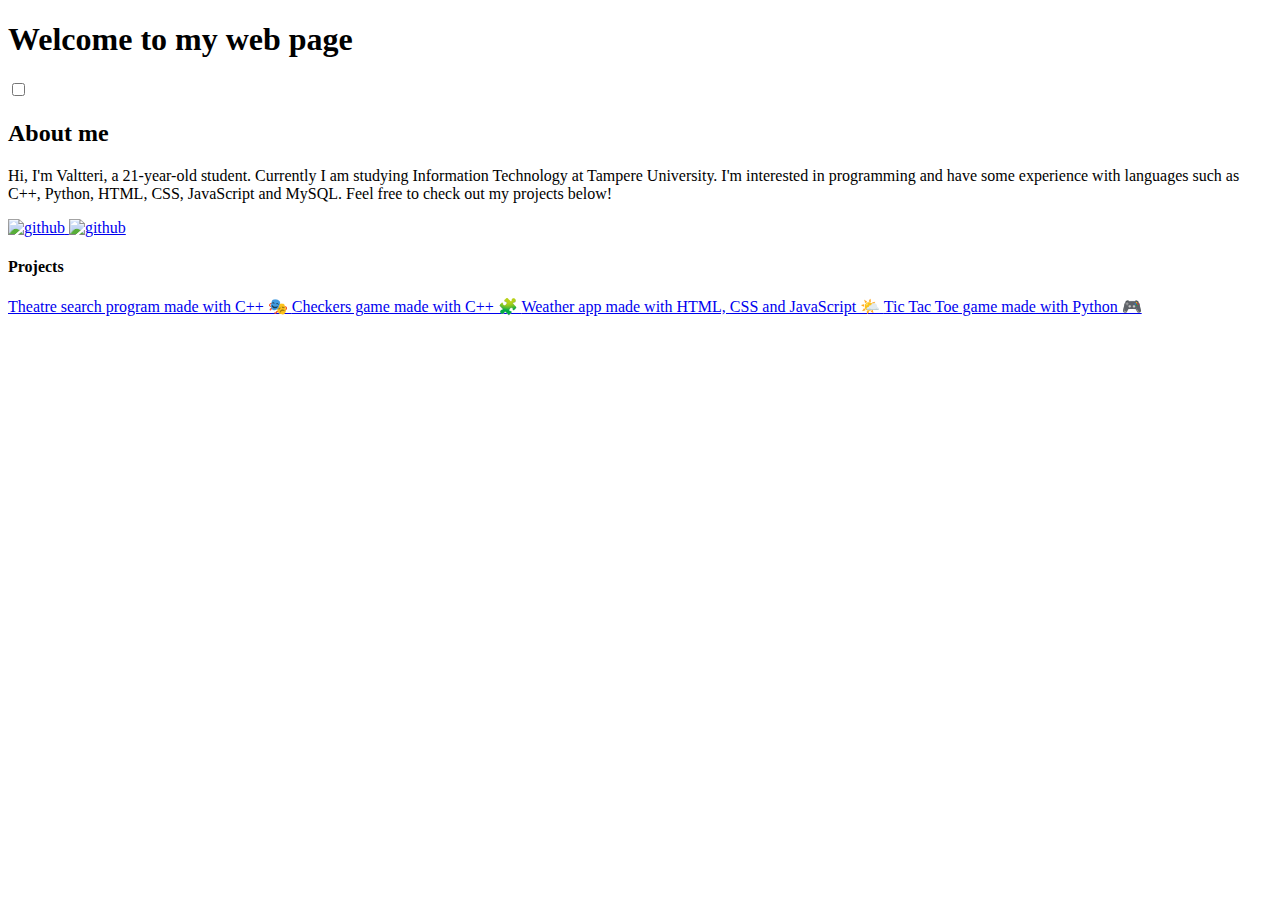
==== index.html @ 90ddb1af "moved index.html to root" ====
<!DOCTYPE html>
<html lang="en">
<head>
    <meta charset="UTF-8">
    <meta name="viewport" content="width=device-width, initial-scale=1.0">
    <link rel="stylesheet" href="css/styles.css">
    <title>Portfolio</title>
</head>
<body>


    <div class="top">
        <h1>Welcome to my web page</h1>
        <div class="toggleMode">
            <input type="checkbox" name="toggle2" class="mobileToggle" id="toggle2" onclick='ThemeToggle()'>
            <label for="toggle2"></label>
          </div>
    </div>


    <div class="floating-card">
        
    <div class="introduction">
        <h2>About me</h2>
        <p class="text"> 
            Hi, 
            I'm Valtteri, a 21-year-old student. 
            Currently I am studying Information Technology at Tampere University. 
            I'm interested in programming and have 
            some experience with languages such as C++, Python, HTML, CSS, JavaScript and MySQL.
            Feel free to check out my projects below!
        </p>
    </div>

        <a href="https://www.github.com/vattu11" class="github">
            <img src="github-mark/github-mark-white.png" alt="github" class="logo1">
            <img src="github-mark/github-mark.png" alt="github" class="logo2">
        </a>

    </div>

    <h4>Projects</h4>
    
    <div class="boxes">
        <div class="row">
    
            <a href="https://github.com/vattu11/Teatteri-tiedoston-haku-ohjelma" class="projectlink">
        
                    Theatre search program made with C++ 🎭
            </a>
    
            <a href="https://github.com/vattu11/Tammi-peli" class="projectlink">

                    Checkers game made with C++ 🧩

            </a>
    
            <a href="html/weather.html" class="projectlink">

                    Weather app made with HTML, CSS and JavaScript 🌤️

            </a>
    
            <a href="https://github.com/vattu11/TicTacToe" class="projectlink">

                    Tic Tac Toe game made with Python 🎮
            </a>
        </div>
    </div>







<script src="../js/script.js"></script>

</body>
</html>
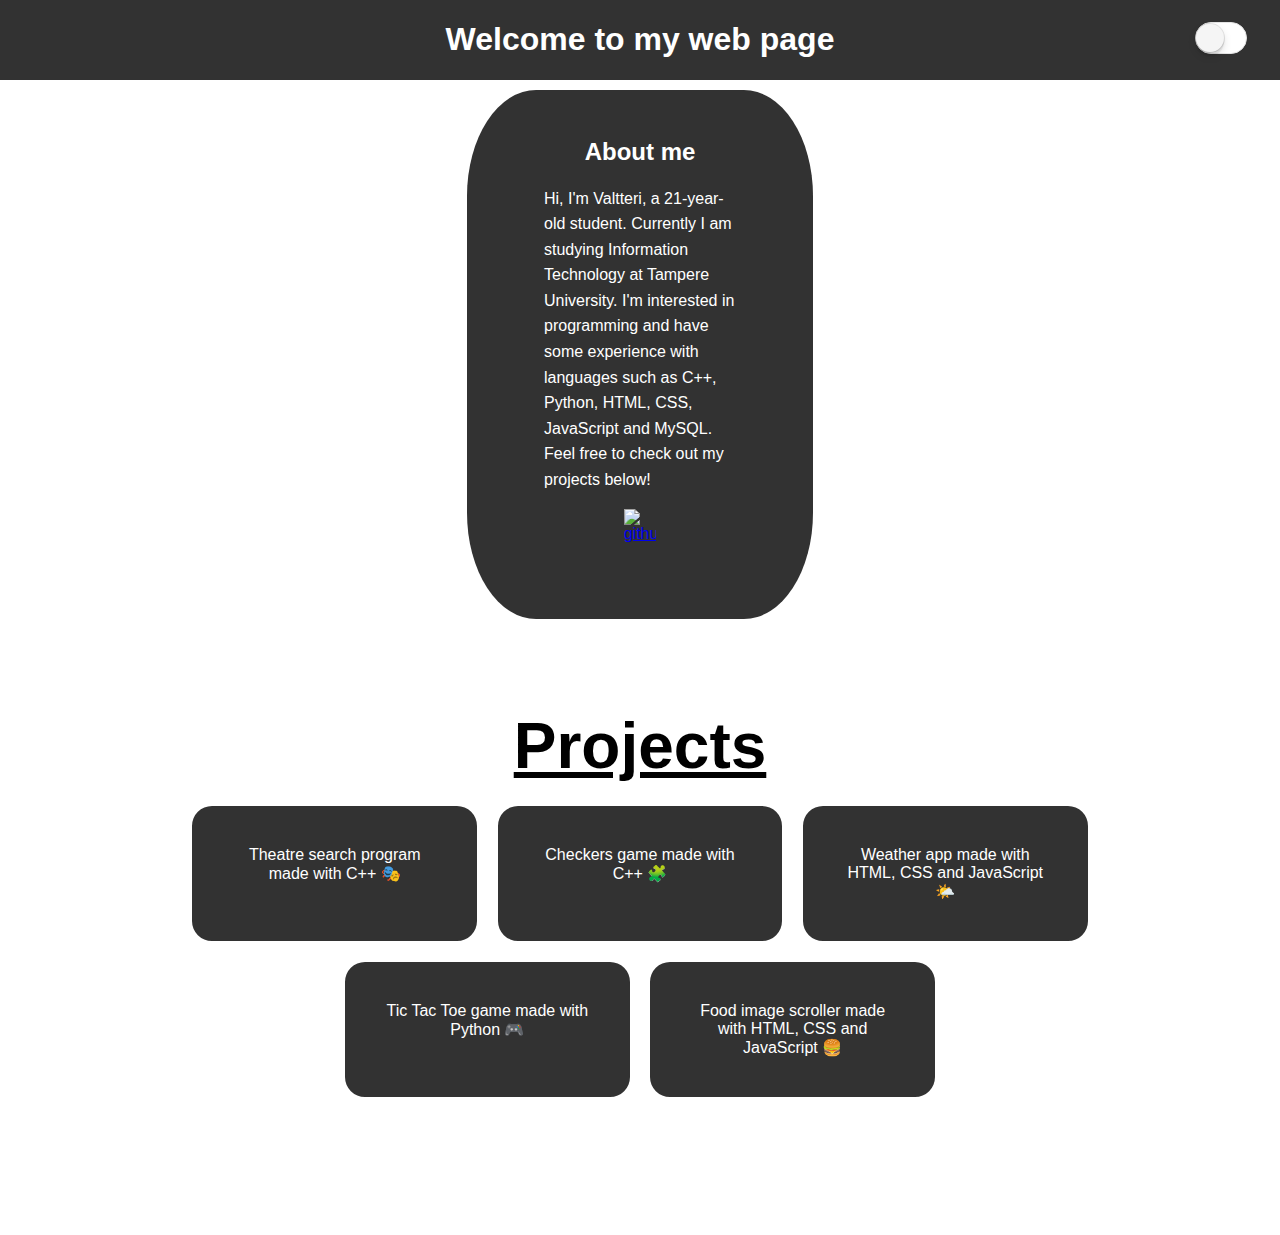
==== commit 9a6d77ad: "updated the new project image scroller" ====
--- a/index.html
+++ b/index.html
@@ -3,7 +3,8 @@
 <head>
     <meta charset="UTF-8">
     <meta name="viewport" content="width=device-width, initial-scale=1.0">
-    <link rel="stylesheet" href="css/styles.css">
+    <link rel="stylesheet" href="styles.css">
+    <link rel="stylesheet" type="text/css" media="only screen and (max-width: 480px)" href="mobile.css"> 
     <title>Portfolio</title>
 </head>
 <body>
@@ -55,7 +56,7 @@
 
             </a>
     
-            <a href="html/weather.html" class="projectlink">
+            <a href="weather.html" class="projectlink">
 
                     Weather app made with HTML, CSS and JavaScript 🌤️
 
@@ -65,6 +66,10 @@
 
                     Tic Tac Toe game made with Python 🎮
             </a>
+            <a href="scroller/scroller.html" class="projectlink">
+
+               Food image scroller made with HTML, CSS and JavaScript 🍔
+        </a>
         </div>
     </div>
 
@@ -74,7 +79,7 @@
 
 
 
-<script src="../js/script.js"></script>
+<script src="script.js"></script>
 
 </body>
 </html>--- a/styles.css
+++ b/styles.css
@@ -0,0 +1,253 @@
+
+body {
+    margin: 0;
+    padding: 0;
+    font-family: Arial;
+
+}
+
+
+.top {
+    display: flex;
+    align-items: center;
+    justify-content: center; 
+    width: 100%;
+    background-color: rgb(50, 50, 50);
+    color: white;
+    position: fixed;
+    top: 0; 
+    z-index: 10;
+}
+
+h1 {
+    flex-grow: 1;
+    text-align: center;
+}
+
+.toggleMode {
+    position: absolute; 
+    right: 10px; 
+}
+
+
+
+.floating-card {
+
+    width: 15%;
+    padding: 6%;
+    background-color: rgb(50, 50, 50);
+    border-radius: 20%;
+    margin: 7% auto;
+}   
+
+.floating-card:hover {
+    box-shadow:  -5px 5px 15px rgba(0, 0, 0, 0.5);
+    
+}
+
+.introduction {
+
+    display: block;
+    justify-content: space-between;
+    position: relative;
+    
+} 
+
+
+.introduction h2 {
+
+    text-align: center;
+    color: white;
+    font-size: 24px;
+    margin-top: -15%;
+}
+
+.introduction .text {
+
+    color: white;
+    line-height: 1.6;
+}
+
+
+img {
+
+    display: flex;
+    justify-content: center;
+    margin: 0 auto;
+    width: 170%;
+
+}
+
+.github {
+
+    display: flex;
+    justify-content: center;
+    margin: 0 auto;
+    width: 10%;
+
+}
+
+
+h3 {
+
+    color : black;
+}
+
+
+h4 {
+    font-size: 400%;
+    text-align: center;
+    text-decoration: underline;
+    margin-bottom: -9%;
+}
+
+.row {
+    display: flex;
+    justify-content: center;
+    flex-wrap: wrap;
+}
+
+.projectlink {     
+        color: white;
+        text-decoration: none;
+        display: block; 
+        width: 20%;
+        margin: 1%;
+        border-radius: 20px;
+        text-align: center;
+        border: 40px solid rgb(50, 50, 50);             
+        background-color: rgb(50, 50, 50);
+}
+
+.projectlink:hover {
+    background-color: grey;
+    color: rgb(0, 0, 0);
+    border-color: grey;
+    transition: 0.5s;
+}
+
+
+
+.boxes {
+    display: flex;
+    justify-content: space-around;
+    margin: 10%;
+    flex-wrap: wrap;
+}
+
+
+
+.logo1 {
+    display: flex;
+}
+
+.logo2 {
+    display: none;
+}
+
+
+.dark-mode {
+    color: white;
+    background-color: rgb(26, 26, 26)
+
+}
+
+.light-mode  {
+    color: black;
+    background-color: white;
+}
+
+
+.dark-mode .introduction .text,
+.dark-mode .introduction h2,
+.dark-mode .floating-card,
+.dark-mode .top,
+.dark-mode a
+{
+    color: rgb(255, 255, 255);
+    background-color: rgb(50, 50, 50);
+    border-color: rgb(50, 50, 50);
+}
+
+
+.dark-mode .logo1{
+    
+    background-color: transparent;
+    display: none;
+}
+
+.dark-mode .logo2{
+    
+    border-radius: 100%;
+    display: flex;
+}
+
+.dark-mode .block {
+    border: 15px solid white;
+    background-color: white;
+    color: rgb(80, 80, 80);
+}
+
+/* Button styling used https://codepen.io/Pinjasaur/pen/KqNqLa as layout */
+
+
+.toggleMode {
+    margin: auto;
+    padding: 20px;
+    width: 55px;
+    border-radius: 5px;
+
+  }
+  
+  .toggleMode input.mobileToggle {
+    opacity: 0;
+    position: absolute;
+    
+  }
+  
+  .toggleMode input.mobileToggle + label {
+    position: relative;
+    display: inline-block;
+    user-select: none;
+    transition: .4s ease;
+    height: 30px;
+    width: 50px;
+    border: 1px solid #e4e4e4;
+    border-radius: 60px;
+    background: white;
+  }
+  
+  .toggleMode input.mobileToggle + label:before {
+    content: "";
+    position: absolute;
+    display: block;
+    transition: .2s cubic-bezier(.24, 0, .5, 1);
+    height: 30px;
+    width: 51px;
+    top: 0;
+    left: 0;
+    border-radius: 30px;
+  }
+  
+  .toggleMode input.mobileToggle + label:after {
+    content: "";
+    position: absolute;
+    display: block;
+    box-shadow: 0 0 0 1px hsla(0, 0%, 0%, 0.1), 0 4px 0px 0 hsla(0, 0%, 0%, .04), 0 4px 9px hsla(0, 0%, 0%, .13), 0 3px 3px hsla(0, 0%, 0%, .05);
+    transition: .35s cubic-bezier(.54, 1.60, .5, 1);
+    background: whitesmoke;
+    height: 28px;
+    width: 28px;
+    top: 1px;
+    left: 0px;
+    border-radius: 60px;
+  }
+  
+  .toggleMode input.mobileToggle:checked + label:before {
+    background: rgb(57, 57, 57);
+    transition: width .2s cubic-bezier(0, 0, 0, .1);
+  }
+  
+  .toggleMode input.mobileToggle:checked + label:after {
+    left: 24px;
+  }
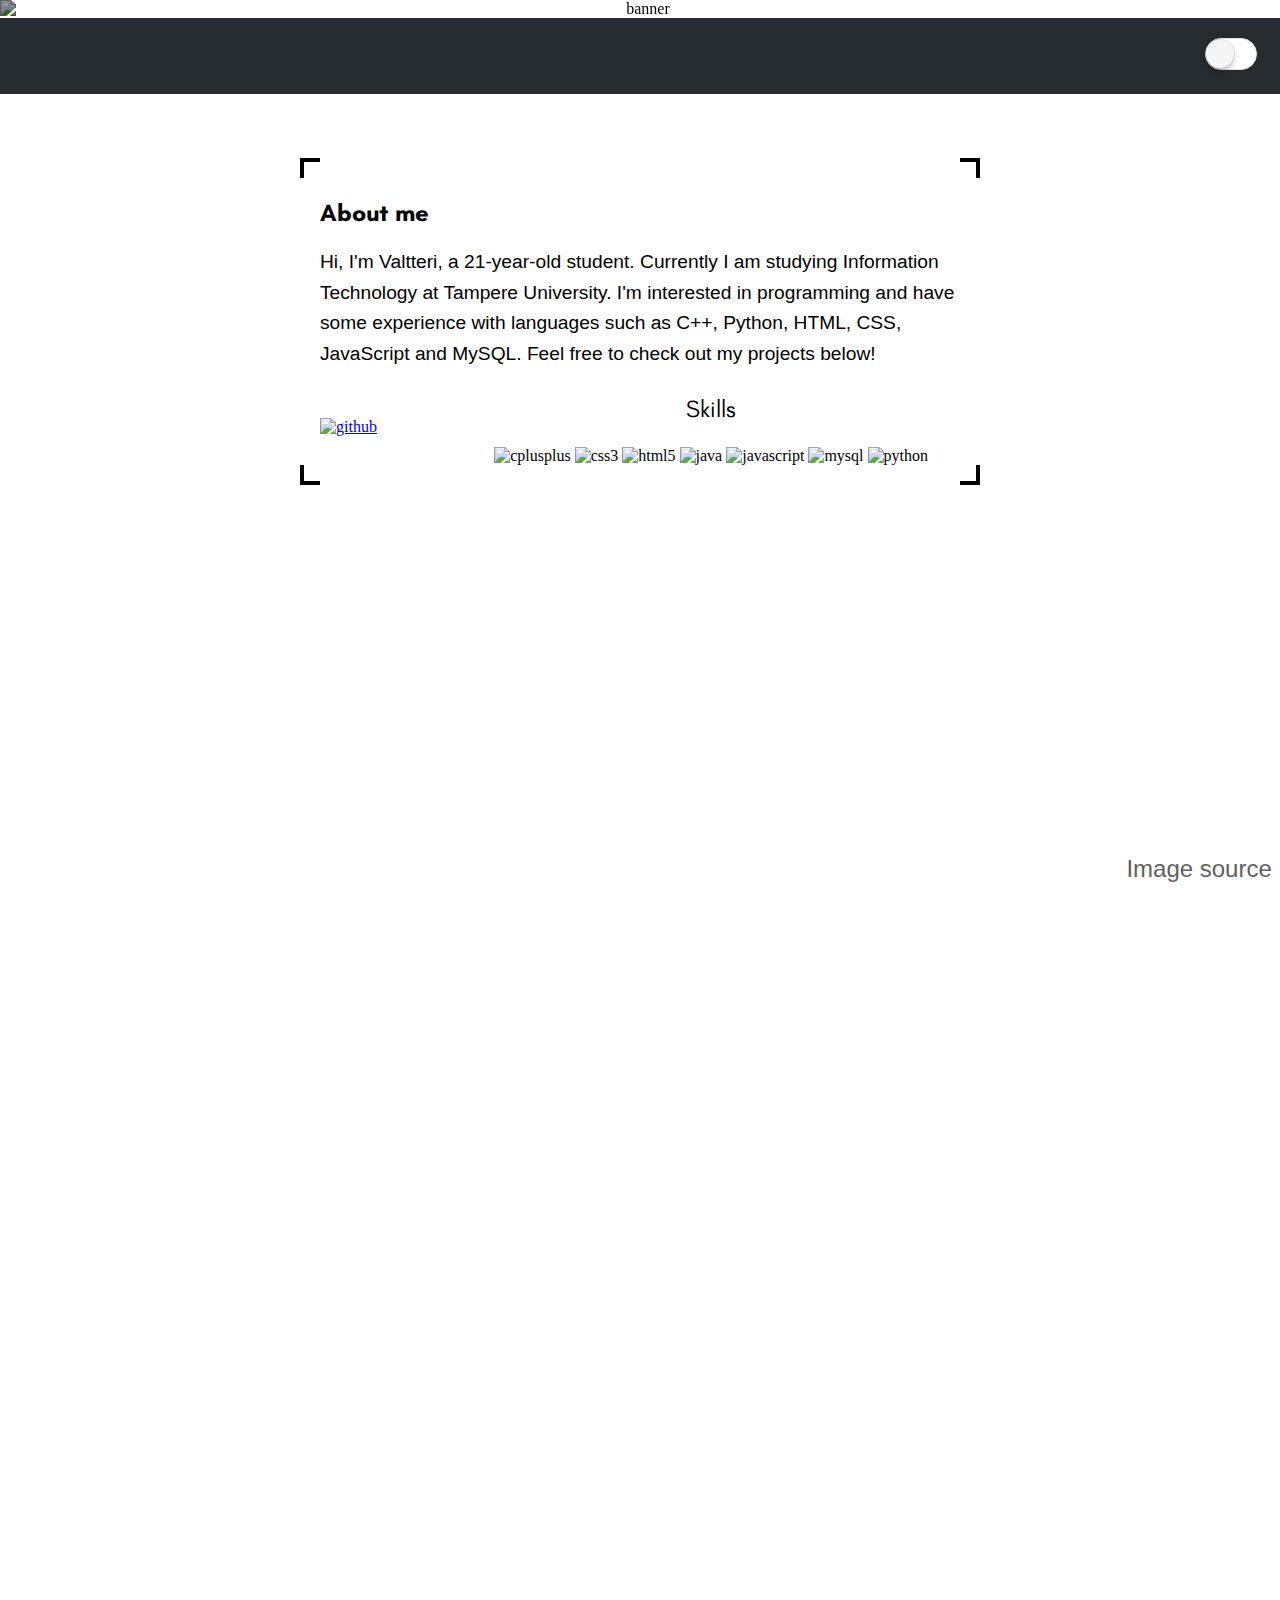
==== commit 4327c9d9: "Updated the whole website new styles and new look" ====
--- a/index.html
+++ b/index.html
@@ -1,85 +1,235 @@
 <!DOCTYPE html>
 <html lang="en">
-<head>
-    <meta charset="UTF-8">
-    <meta name="viewport" content="width=device-width, initial-scale=1.0">
-    <link rel="stylesheet" href="styles.css">
-    <link rel="stylesheet" type="text/css" media="only screen and (max-width: 480px)" href="mobile.css"> 
+  <head>
+    <meta charset="UTF-8" />
+    <meta name="viewport" content="width=device-width, initial-scale=1.0" />
+    <link rel="preconnect" href="https://fonts.bunny.net" />
+    <link
+      href="https://fonts.bunny.net/css?family=teachers:700"
+      rel="stylesheet"
+    />
+    <link
+      href="https://fonts.bunny.net/css?family=fredoka:400|golos-text:400"
+      rel="stylesheet"
+    />
+    <link rel="stylesheet" href="styles.css" />
+    <link
+      rel="stylesheet"
+      type="text/css"
+      media="only screen and (max-width: 480px)"
+      href="mobile.css"
+    />
     <title>Portfolio</title>
-</head>
-<body>
-
-
-    <div class="top">
-        <h1>Welcome to my web page</h1>
-        <div class="toggleMode">
-            <input type="checkbox" name="toggle2" class="mobileToggle" id="toggle2" onclick='ThemeToggle()'>
-            <label for="toggle2"></label>
-          </div>
-    </div>
-
-
+  </head>
+
+  <body>
+    <!-- Welcome text and image-->
+
+    <div class="welcome-banner">
+      <div id="dialog2" class="triangle_down1"></div>
+      <img src="images/mountain.jpg" alt="banner" class="banner-img" />
+      <div class="welcome-text">Welcome to my web page</div>
+      <a
+        href="https://www.pexels.com/photo/scenic-view-of-mountain-during-evening-2085998/"
+        class="source"
+      >
+        Image source</a
+      >
+    </div>
+
+    <!-- Top bar-->
+
+    <div class="top" id="topBar">
+      <div class="toggleMode">
+        <input
+          type="checkbox"
+          name="toggle2"
+          class="mobileToggle"
+          id="toggle2"
+          onclick="ThemeToggle()"
+        />
+        <label for="toggle2"></label>
+      </div>
+    </div>
+
+    <!-- Introcution Card -->
     <div class="floating-card">
-        
-    <div class="introduction">
+      <div class="introduction">
         <h2>About me</h2>
-        <p class="text"> 
-            Hi, 
-            I'm Valtteri, a 21-year-old student. 
-            Currently I am studying Information Technology at Tampere University. 
-            I'm interested in programming and have 
-            some experience with languages such as C++, Python, HTML, CSS, JavaScript and MySQL.
-            Feel free to check out my projects below!
+        <p class="text">
+          Hi, I'm Valtteri, a 21-year-old student. Currently I am studying
+          Information Technology at Tampere University. I'm interested in
+          programming and have some experience with languages such as C++,
+          Python, HTML, CSS, JavaScript and MySQL. Feel free to check out my
+          projects below!
         </p>
-    </div>
-
-        <a href="https://www.github.com/vattu11" class="github">
-            <img src="github-mark/github-mark-white.png" alt="github" class="logo1">
-            <img src="github-mark/github-mark.png" alt="github" class="logo2">
-        </a>
-
-    </div>
+      </div>
+
+      <div class="container">
+        <div class="github">
+          <a href="https://www.github.com/vattu11" class="github">
+            <img
+              src="github-mark/github-mark-white.png"
+              alt="github"
+              class="logo1"
+            />
+            <img src="github-mark/github-mark.png" alt="github" class="logo2" />
+          </a>
+        </div>
+
+        <div class="skills">
+          <p>Skills</p>
+          <img
+            src="https://raw.githubusercontent.com/devicons/devicon/master/icons/cplusplus/cplusplus-original.svg"
+            alt="cplusplus"
+            width="40"
+            height="40"
+          />
+          <img
+            src="https://raw.githubusercontent.com/devicons/devicon/master/icons/css3/css3-original-wordmark.svg"
+            alt="css3"
+            width="40"
+            height="40"
+          />
+          <img
+            src="https://raw.githubusercontent.com/devicons/devicon/master/icons/html5/html5-original-wordmark.svg"
+            alt="html5"
+            width="40"
+            height="40"
+          />
+          <img
+            src="https://raw.githubusercontent.com/devicons/devicon/master/icons/java/java-original.svg"
+            alt="java"
+            width="40"
+            height="40"
+          />
+          <img
+            src="https://raw.githubusercontent.com/devicons/devicon/master/icons/javascript/javascript-original.svg"
+            alt="javascript"
+            width="40"
+            height="40"
+          />
+          <img
+            src="https://raw.githubusercontent.com/devicons/devicon/master/icons/mysql/mysql-original-wordmark.svg"
+            alt="mysql"
+            width="40"
+            height="40"
+          />
+          <img
+            src="https://raw.githubusercontent.com/devicons/devicon/master/icons/python/python-original.svg"
+            alt="python"
+            width="40"
+            height="40"
+          />
+        </div>
+      </div>
+    </div>
+
+    <!-- Projects -->
 
     <h4>Projects</h4>
-    
-    <div class="boxes">
-        <div class="row">
-    
-            <a href="https://github.com/vattu11/Teatteri-tiedoston-haku-ohjelma" class="projectlink">
-        
-                    Theatre search program made with C++ 🎭
-            </a>
-    
-            <a href="https://github.com/vattu11/Tammi-peli" class="projectlink">
-
-                    Checkers game made with C++ 🧩
-
-            </a>
-    
-            <a href="weather.html" class="projectlink">
-
-                    Weather app made with HTML, CSS and JavaScript 🌤️
-
-            </a>
-    
-            <a href="https://github.com/vattu11/TicTacToe" class="projectlink">
-
-                    Tic Tac Toe game made with Python 🎮
-            </a>
-            <a href="scroller/scroller.html" class="projectlink">
-
-               Food image scroller made with HTML, CSS and JavaScript 🍔
-        </a>
-        </div>
-    </div>
-
-
-
-
-
-
-
-<script src="script.js"></script>
-
-</body>
-</html>+
+    <div class="projects-row">
+      <div class="project" style="background-image: url('images/theatre.jpg')">
+        <a
+          href="https://github.com/vattu11/Teatteri-tiedoston-haku-ohjelma"
+          class="project-link"
+        >
+          <div class="project-text">Theatre search program made with C++</div>
+        </a>
+      </div>
+
+      <div class="project" style="background-image: url('images/checkers.jpg')">
+        <a href="https://github.com/vattu11/Tammi-peli" class="project-link">
+          <div class="project-text">Checkers made with C++</div>
+        </a>
+      </div>
+
+      <div class="project" style="background-image: url('images/weather.jpg')">
+        <a href="weather.html" class="project-link">
+          <div class="project-text">Weather app made with JS</div>
+        </a>
+      </div>
+
+      <div class="project" style="background-image: url('images/burger.jpg')">
+        <a href="scroller/scroller.html" class="project-link">
+          <div class="project-text">Food image scroller made with JS</div>
+        </a>
+      </div>
+
+      <div
+        class="project"
+        style="background-image: url('images/tictactoe.jpg')"
+      >
+        <a href="https://github.com/vattu11/TicTacToe" class="project-link">
+          <div class="project-text">Tic-tac-toe game made with python</div>
+        </a>
+      </div>
+    </div>
+
+    <script src="script.js"></script>
+
+    <!-- Scrolling script when scrolling from welcome banner-->
+    <script>
+      let lastScrollY = window.scrollY;
+
+      document.addEventListener("scroll", function () {
+        const welcomeBanner = document.querySelector(".welcome-banner");
+        const topBar = document.getElementById("topBar");
+        const scrollThreshold = welcomeBanner.offsetHeight / 40;
+
+        if (
+          window.scrollY > scrollThreshold &&
+          window.scrollY > lastScrollY &&
+          window.scrollY < topBar.offsetTop
+        ) {
+          // Scrolling down
+          window.scrollTo({
+            top: topBar.offsetTop,
+            behavior: "smooth",
+          });
+        } else if (
+          window.scrollY < lastScrollY &&
+          window.scrollY < topBar.offsetTop
+        ) {
+          // Scrolling up
+          window.scrollTo({
+            top: 0,
+            behavior: "smooth",
+          });
+        }
+
+        lastScrollY = window.scrollY;
+      });
+    </script>
+
+    <script>
+      document.addEventListener("DOMContentLoaded", function () {
+        const projects = document.querySelectorAll(".project");
+        const titles = document.querySelectorAll("h4");
+
+        const observer = new IntersectionObserver(
+          (entries, observer) => {
+            entries.forEach((entry) => {
+              if (entry.isIntersecting) {
+                entry.target.classList.add("fade-in");
+                observer.unobserve(entry.target);
+              }
+            });
+          },
+          {
+            threshold: 0.1,
+          }
+        );
+
+        projects.forEach((project) => {
+          observer.observe(project);
+        });
+
+        titles.forEach((title) => {
+          observer.observe(title);
+        });
+      });
+    </script>
+  </body>
+</html>
--- a/styles.css
+++ b/styles.css
@@ -1,253 +1,449 @@
+/* Main styles */
 
 body {
-    margin: 0;
-    padding: 0;
-    font-family: Arial;
-
-}
-
+  margin: 0;
+  padding: 0;
+}
+
+/* Welcome banner styling  (Welcome text)*/
+
+.banner-img {
+  display: flex;
+  justify-content: center;
+  margin: 0 auto;
+  width: 170%;
+  filter: brightness(60%);
+}
+
+.banner-img {
+  text-align: center;
+}
+
+.welcome-banner {
+  max-width: 58.82%;
+  background-image: url("pexels-esan-2085998croped.jpg");
+  background-position: center;
+  justify-content: center;
+  align-items: center;
+}
+
+.source {
+  font-family: "Golos Text", sans-serif;
+  color: rgb(96, 95, 95);
+  position: absolute;
+  top: 95%;
+  left: 88%;
+  font-size: 1.5em;
+  text-decoration: none;
+  white-space: nowrap;
+}
+
+.welcome-text {
+  position: absolute;
+  top: 50%;
+  left: 50%;
+  transform: translate(-50%, -50%);
+  font-family: "Teachers", sans-serif;
+  font-size: 3em;
+  color: white;
+  cursor: default;
+}
+
+.welcome-text::before {
+  content: "";
+  position: absolute;
+  width: 100%;
+  height: 4px;
+  border-radius: 4px;
+  background-color: #18272f;
+  bottom: 0;
+  left: 0;
+  transform-origin: right;
+  transform: scaleX(0);
+  transition: transform 0.3s ease-in-out;
+}
+
+.welcome-text:hover::before {
+  transform-origin: left;
+  transform: scaleX(1);
+}
+
+.triangle_down1 {
+  position: absolute;
+  display: inline-block;
+  width: 40px;
+  height: 40px;
+  border-right: 0.2em solid rgb(255, 255, 255);
+  border-top: 0.2em solid rgb(255, 255, 255);
+  transform: rotate(135deg);
+  margin-right: 0.5em;
+  margin-left: 1em;
+  top: 80%;
+  left: 47.5%;
+  animation: grow 1.5s infinite ease-in-out alternate;
+  transform: translate(-50%, -50%);
+}
+
+/* Arrow animations */
+@keyframes grow {
+  from {
+    transform: scale(1) rotate(135deg);
+  }
+  to {
+    transform: scale(1.2) rotate(135deg);
+  }
+}
+
+/* Top navigation bar where dark/light mode toggle is */
 
 .top {
-    display: flex;
-    align-items: center;
-    justify-content: center; 
-    width: 100%;
-    background-color: rgb(50, 50, 50);
-    color: white;
-    position: fixed;
-    top: 0; 
-    z-index: 10;
-}
-
-h1 {
-    flex-grow: 1;
-    text-align: center;
-}
-
-.toggleMode {
-    position: absolute; 
-    right: 10px; 
-}
-
-
+  margin-bottom: 5%;
+  display: flex;
+  align-items: center;
+  justify-content: center;
+  width: 100%;
+  background-color: rgb(37, 43, 47);
+  color: white;
+}
+
+/* About me card */
 
 .floating-card {
-
-    width: 15%;
-    padding: 6%;
-    background-color: rgb(50, 50, 50);
-    border-radius: 20%;
-    margin: 7% auto;
-}   
-
-.floating-card:hover {
-    box-shadow:  -5px 5px 15px rgba(0, 0, 0, 0.5);
-    
-}
-
-.introduction {
-
-    display: block;
-    justify-content: space-between;
-    position: relative;
-    
-} 
-
+  max-width: fit-content;
+  margin-inline: auto;
+  width: 40rem;
+  padding: 6rem;
+}
 
 .introduction h2 {
-
-    text-align: center;
-    color: white;
-    font-size: 24px;
-    margin-top: -15%;
+  color: rgb(0, 0, 0);
+  font-size: 150%;
+  font-family: "Teachers", sans-serif;
 }
 
 .introduction .text {
-
-    color: white;
-    line-height: 1.6;
-}
-
-
-img {
-
-    display: flex;
-    justify-content: center;
-    margin: 0 auto;
-    width: 170%;
-
-}
+  color: rgb(0, 0, 0);
+  line-height: 1.6;
+  font-size: 120%;
+  font-family: "Golos Text", sans-serif;
+}
+
+/*  Shows the images of the skills like C++, Python logos */
+
+.container {
+  display: flex;
+  align-items: center;
+  top: 50%;
+  width: 100%;
+}
+
+.skills {
+  z-index: 1;
+  margin-left: auto;
+  margin-right: 2rem;
+  margin-top: -3%;
+}
+
+.skills img {
+  width: 3rem;
+  height: auto;
+}
+
+.skills p {
+  color: black;
+  text-align: center;
+  font-size: 1.5rem;
+  font-family: "Teachers", sans-serif;
+}
+
+/* GIthub logo and link */
 
 .github {
-
-    display: flex;
-    justify-content: center;
-    margin: 0 auto;
-    width: 10%;
-
-}
-
+  z-index: 1;
+  justify-content: center;
+  width: fit-content;
+}
+
+.github .logo1,
+.github .logo2 {
+  width: 6rem;
+  height: auto;
+}
+
+/* Projects section */
+.projects-row {
+  display: flex;
+  justify-content: center;
+  align-items: center;
+  flex-wrap: wrap;
+  gap: 1rem;
+  margin-bottom: 10%;
+}
+
+.project {
+  width: 250px;
+  height: 400px;
+  background-size: cover;
+  background-position: center;
+  border-radius: 8px;
+  overflow: hidden;
+  position: relative;
+  box-shadow: 0 4px 8px rgba(0, 0, 0, 0.1);
+  border-radius: 6%;
+}
+
+/* Keyframes for fade-in animation */
+@keyframes fadeIn {
+  from {
+    opacity: 0;
+  }
+  to {
+    opacity: 1;
+  }
+}
+
+.project,
+h4 {
+  opacity: 0;
+}
+
+.project.fade-in:nth-child(1) {
+  animation: fadeIn 2s ease-in-out forwards;
+}
+
+.project.fade-in:nth-child(2) {
+  animation: fadeIn 3s ease-in-out forwards;
+}
+
+.project.fade-in:nth-child(3) {
+  animation: fadeIn 4s ease-in-out forwards;
+}
+
+.project.fade-in:nth-child(4) {
+  animation: fadeIn 5s ease-in-out forwards;
+}
+
+.project.fade-in:nth-child(5) {
+  animation: fadeIn 6s ease-in-out forwards;
+}
+
+h4.fade-in {
+  animation: fadeIn 3s ease-in-out forwards;
+}
+
+.project-link {
+  display: block;
+  width: 100%;
+  height: 100%;
+  text-decoration: none;
+  position: relative;
+}
+
+.project-text {
+  position: absolute;
+  bottom: 10px;
+  left: 10px;
+  color: white;
+  background-color: rgba(0, 0, 0, 0.5);
+  padding: 5px 10px;
+  border-radius: 4px;
+  font-size: 1.5rem;
+  font-family: "Golos Text", sans-serif;
+}
 
 h3 {
-
-    color : black;
-}
-
+  color: black;
+  font-family: "Teachers", sans-serif;
+}
 
 h4 {
-    font-size: 400%;
-    text-align: center;
-    text-decoration: underline;
-    margin-bottom: -9%;
-}
-
-.row {
-    display: flex;
-    justify-content: center;
-    flex-wrap: wrap;
-}
-
-.projectlink {     
-        color: white;
-        text-decoration: none;
-        display: block; 
-        width: 20%;
-        margin: 1%;
-        border-radius: 20px;
-        text-align: center;
-        border: 40px solid rgb(50, 50, 50);             
-        background-color: rgb(50, 50, 50);
-}
-
-.projectlink:hover {
-    background-color: grey;
-    color: rgb(0, 0, 0);
-    border-color: grey;
-    transition: 0.5s;
-}
-
-
-
-.boxes {
-    display: flex;
-    justify-content: space-around;
-    margin: 10%;
-    flex-wrap: wrap;
-}
-
-
-
-.logo1 {
-    display: flex;
-}
-
-.logo2 {
-    display: none;
-}
-
+  font-family: "Teachers", sans-serif;
+  font-size: 400%;
+  text-align: center;
+  margin-bottom: 5%;
+  margin-top: 10%;
+}
+
+/* Dark and light mode stylnigs*/
 
 .dark-mode {
-    color: white;
-    background-color: rgb(26, 26, 26)
-
-}
-
-.light-mode  {
-    color: black;
-    background-color: white;
-}
-
+  color: white;
+  background-color: rgb(26, 26, 26);
+}
+
+.light-mode {
+  color: black;
+  background-color: white;
+}
 
 .dark-mode .introduction .text,
 .dark-mode .introduction h2,
 .dark-mode .floating-card,
 .dark-mode .top,
-.dark-mode a
-{
-    color: rgb(255, 255, 255);
-    background-color: rgb(50, 50, 50);
-    border-color: rgb(50, 50, 50);
-}
-
-
-.dark-mode .logo1{
-    
-    background-color: transparent;
-    display: none;
-}
-
-.dark-mode .logo2{
-    
-    border-radius: 100%;
-    display: flex;
+.dark-mode .skills p,
+.dark-mode .container .dark-mode .text {
+  color: rgb(255, 255, 255);
+  background-color: rgb(#1a1a1a);
+  border-color: rgb(#1a1a1a);
+}
+
+.logo1 {
+  display: none;
+}
+
+.dark-mode .logo2 {
+  background-color: transparent;
+  display: none;
+}
+
+.dark-mode .logo1 {
+  display: flex;
 }
 
 .dark-mode .block {
-    border: 15px solid white;
-    background-color: white;
-    color: rgb(80, 80, 80);
+  background-color: white;
+  color: rgb(80, 80, 80);
+}
+
+.floating-card .introduction {
+  position: relative;
+  z-index: 1;
+}
+
+.dark-mode {
+  .floating-card {
+    border-color: #ffffff;
+    background-color: #1a1a1a;
+  }
+
+  .floating-card::before,
+  .floating-card::after {
+    background: #1a1a1a;
+  }
+
+  .floating-card .introduction {
+    color: #ffffff;
+  }
 }
 
 /* Button styling used https://codepen.io/Pinjasaur/pen/KqNqLa as layout */
 
-
 .toggleMode {
-    margin: auto;
-    padding: 20px;
-    width: 55px;
-    border-radius: 5px;
-
-  }
-  
-  .toggleMode input.mobileToggle {
-    opacity: 0;
-    position: absolute;
-    
-  }
-  
-  .toggleMode input.mobileToggle + label {
-    position: relative;
-    display: inline-block;
-    user-select: none;
-    transition: .4s ease;
-    height: 30px;
-    width: 50px;
-    border: 1px solid #e4e4e4;
-    border-radius: 60px;
-    background: white;
-  }
-  
-  .toggleMode input.mobileToggle + label:before {
-    content: "";
-    position: absolute;
-    display: block;
-    transition: .2s cubic-bezier(.24, 0, .5, 1);
-    height: 30px;
-    width: 51px;
-    top: 0;
-    left: 0;
-    border-radius: 30px;
-  }
-  
-  .toggleMode input.mobileToggle + label:after {
-    content: "";
-    position: absolute;
-    display: block;
-    box-shadow: 0 0 0 1px hsla(0, 0%, 0%, 0.1), 0 4px 0px 0 hsla(0, 0%, 0%, .04), 0 4px 9px hsla(0, 0%, 0%, .13), 0 3px 3px hsla(0, 0%, 0%, .05);
-    transition: .35s cubic-bezier(.54, 1.60, .5, 1);
-    background: whitesmoke;
-    height: 28px;
-    width: 28px;
-    top: 1px;
-    left: 0px;
-    border-radius: 60px;
-  }
-  
-  .toggleMode input.mobileToggle:checked + label:before {
-    background: rgb(57, 57, 57);
-    transition: width .2s cubic-bezier(0, 0, 0, .1);
-  }
-  
-  .toggleMode input.mobileToggle:checked + label:after {
-    left: 24px;
-  }
+  margin: auto;
+  padding: 20px;
+  width: 55px;
+  border-radius: 5px;
+  margin-right: 0;
+}
+
+.toggleMode input.mobileToggle {
+  opacity: 0;
+  position: absolute;
+}
+
+.toggleMode input.mobileToggle + label {
+  position: relative;
+  display: inline-block;
+  user-select: none;
+  transition: 0.4s ease;
+  height: 30px;
+  width: 50px;
+  border: 1px solid #e4e4e4;
+  border-radius: 60px;
+  background: white;
+}
+
+.toggleMode input.mobileToggle + label:before {
+  content: "";
+  position: absolute;
+  display: block;
+  transition: 0.2s cubic-bezier(0.24, 0, 0.5, 1);
+  height: 30px;
+  width: 51px;
+  top: 0;
+  left: 0;
+  border-radius: 30px;
+}
+
+.toggleMode input.mobileToggle + label:after {
+  content: "";
+  position: absolute;
+  display: block;
+  box-shadow: 0 0 0 1px hsla(0, 0%, 0%, 0.1), 0 4px 0px 0 hsla(0, 0%, 0%, 0.04),
+    0 4px 9px hsla(0, 0%, 0%, 0.13), 0 3px 3px hsla(0, 0%, 0%, 0.05);
+  transition: 0.35s cubic-bezier(0.54, 1.6, 0.5, 1);
+  background: whitesmoke;
+  height: 28px;
+  width: 28px;
+  top: 1px;
+  left: 0px;
+  border-radius: 60px;
+}
+
+.toggleMode input.mobileToggle:checked + label:before {
+  background: rgb(57, 57, 57);
+  transition: width 0.2s cubic-bezier(0, 0, 0, 0.1);
+}
+
+.toggleMode input.mobileToggle:checked + label:after {
+  left: 24px;
+}
+
+/* Corners for introduction card */
+
+.floating-card {
+  padding: 1em;
+  border: 0.25em solid;
+  position: relative;
+}
+.floating-card::before,
+.floating-card::after {
+  content: "";
+  display: block;
+  position: absolute;
+  background: #fff;
+}
+.floating-card::before {
+  top: -0.3em;
+  bottom: -0.3em;
+  left: 1em;
+  right: 1em;
+}
+.floating-card::after {
+  left: -0.3em;
+  right: -0.3em;
+  top: 1em;
+  bottom: 1em;
+}
+.floating-card .introduction {
+  position: relative;
+  z-index: 1;
+}
+
+.floating-card {
+  padding: 1em;
+  border: 0.25em solid;
+  position: relative;
+}
+
+.floating-card::before,
+.floating-card::after {
+  content: "";
+  display: block;
+  position: absolute;
+  background: #fff;
+}
+
+.floating-card::before {
+  top: -0.3em;
+  bottom: -0.3em;
+  left: 1em;
+  right: 1em;
+}
+
+.floating-card::after {
+  left: -0.3em;
+  right: -0.3em;
+  top: 1em;
+  bottom: 1em;
+}
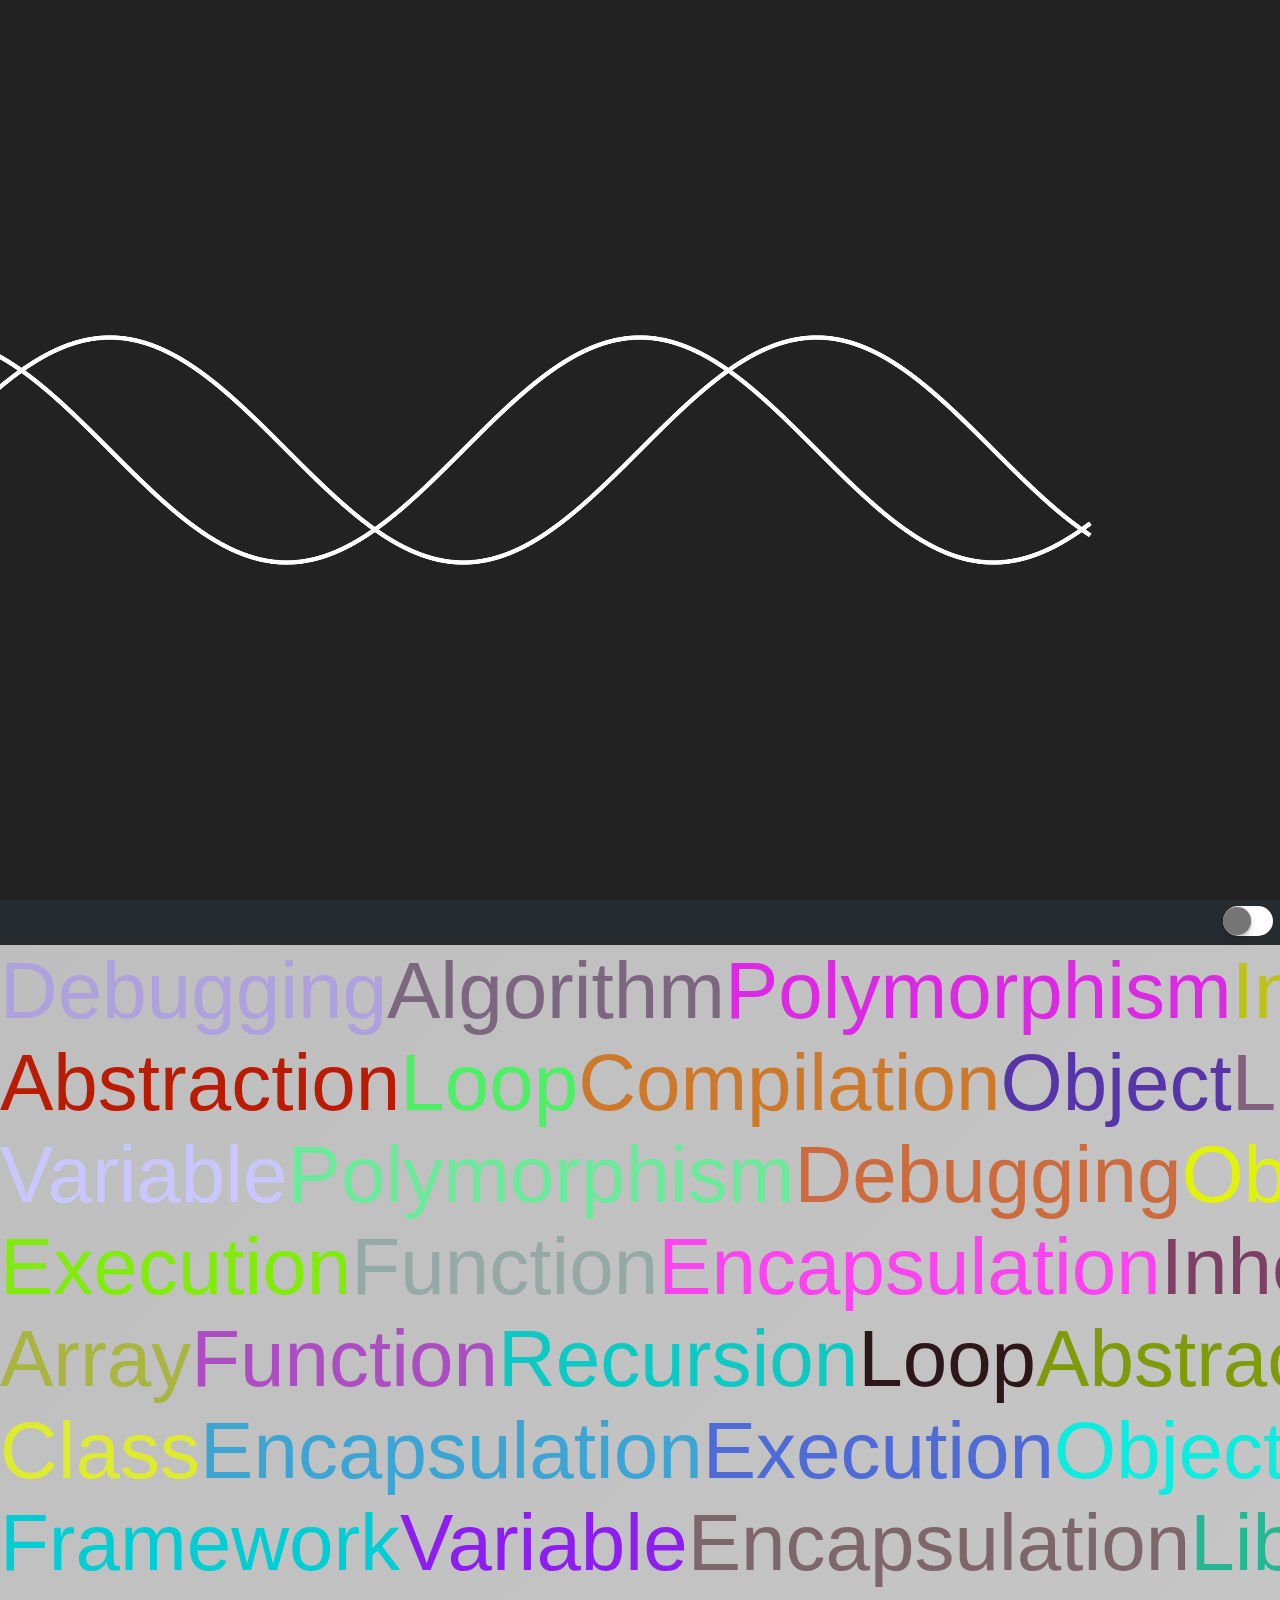
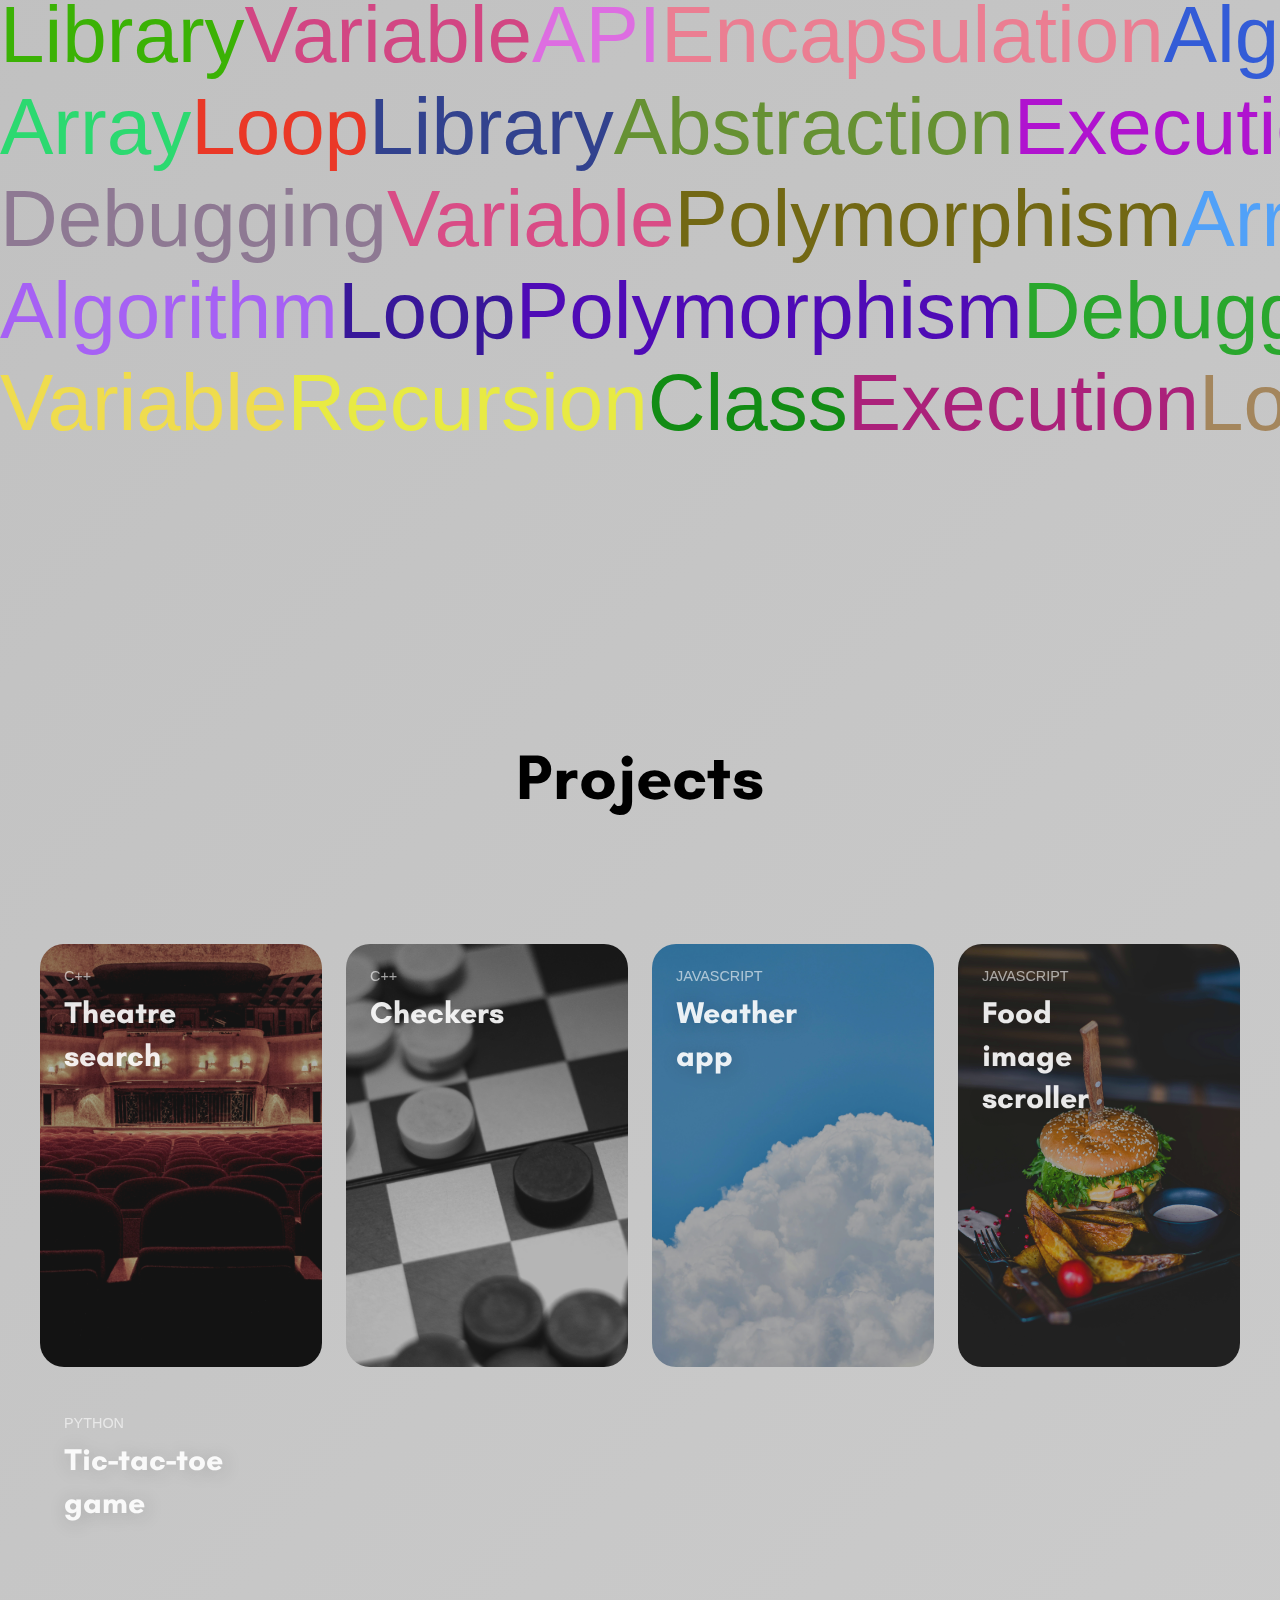
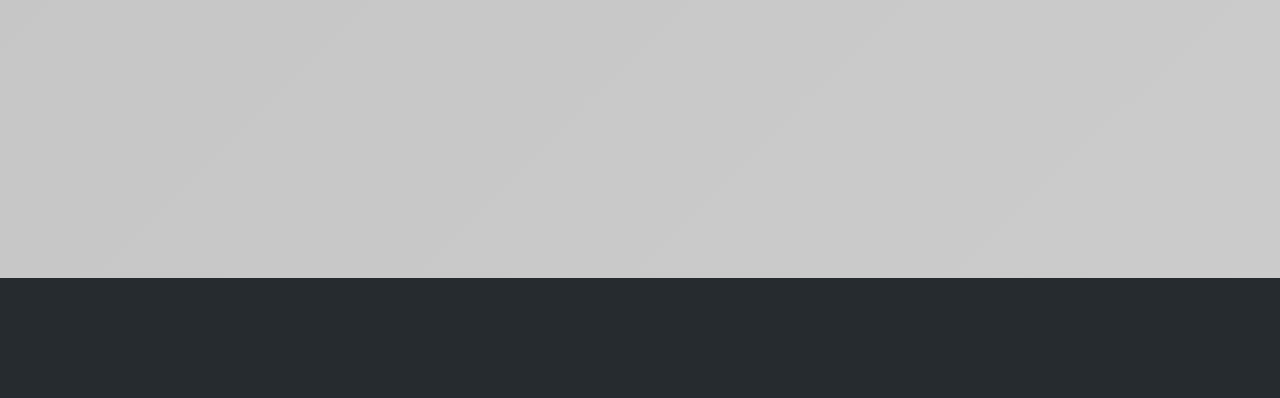
==== commit 5297a2a4: "Updated the whole website and look added new animations" ====
--- a/index.html
+++ b/index.html
@@ -1,40 +1,51 @@
 <!DOCTYPE html>
 <html lang="en">
   <head>
-    <meta charset="UTF-8" />
-    <meta name="viewport" content="width=device-width, initial-scale=1.0" />
-    <link rel="preconnect" href="https://fonts.bunny.net" />
+    <meta charset="UTF-8">
+    <meta name="viewport" content="width=device-width, initial-scale=1.0">
+    <link rel="preconnect" href="https://fonts.bunny.net">
     <link
       href="https://fonts.bunny.net/css?family=teachers:700"
-      rel="stylesheet"
-    />
+      rel="stylesheet">
     <link
-      href="https://fonts.bunny.net/css?family=fredoka:400|golos-text:400"
-      rel="stylesheet"
-    />
-    <link rel="stylesheet" href="styles.css" />
+      href="https://fonts.bunny.net/css?family=fredoka:400"
+      rel="stylesheet">
+
     <link
-      rel="stylesheet"
-      type="text/css"
-      media="only screen and (max-width: 480px)"
-      href="mobile.css"
-    />
+      href="https://fonts.bunny.net/css?family=golos-text:400"
+      rel="stylesheet">
+
+    <link rel="stylesheet" href="css/backgroundtext.css">
+
+    <link rel="stylesheet" href="css/styles.css">
+
+    <link rel="stylesheet" href="css/button.css">
+
+    <link rel="stylesheet" href="css/colortheme.css">
+
+<!--     <link rel="stylesheet" href="css/projects.css"> -->
+
+    <link rel="stylesheet" href="css/bottom.css">
+
+    <link rel="stylesheet" href="css/animations.css">
+
+    <link rel="stylesheet" href="css/box-hover.css">
+
+    <link rel="stylesheet" href="css/filter-cards.css">
+
     <title>Portfolio</title>
   </head>
 
   <body>
+
     <!-- Welcome text and image-->
 
-    <div class="welcome-banner">
-      <div id="dialog2" class="triangle_down1"></div>
-      <img src="images/mountain.jpg" alt="banner" class="banner-img" />
-      <div class="welcome-text">Welcome to my web page</div>
-      <a
-        href="https://www.pexels.com/photo/scenic-view-of-mountain-during-evening-2085998/"
-        class="source"
-      >
-        Image source</a
-      >
+    <div class="welcome-banner" id="welcomeBanner">
+      <video id="scrollToTopBar" autoplay muted playsinline>
+        <source src="WelcomeAnimation.mp4" type="video/webm">
+        <source src="WelcomeAnimation.mp4" type="video/mp4">
+        Your browser does not support the video tag.
+      </video>
     </div>
 
     <!-- Top bar-->
@@ -46,190 +57,206 @@
           name="toggle2"
           class="mobileToggle"
           id="toggle2"
-          onclick="ThemeToggle()"
-        />
+          onclick="ThemeToggle()">
         <label for="toggle2"></label>
       </div>
     </div>
 
+    <!-- Background moving text -->
+
+    <div class="scrolling-background">
+      <div class="text-container" id="text-container-1"></div>
+    </div>
+
+    <div class="scrolling-background">
+      <div class="text-container" id="text-container-2"></div>
+    </div>
+
+    <div class="scrolling-background">
+      <div class="text-container" id="text-container-3"></div>
+    </div>
+
+    <div class="scrolling-background">
+      <div class="text-container" id="text-container-4"></div>
+    </div>
+    <div class="scrolling-background">
+      <div class="text-container" id="text-container-5"></div>
+    </div>
+    <div class="scrolling-background">
+      <div class="text-container" id="text-container-6"></div>
+    </div>
+    <div class="scrolling-background">
+      <div class="text-container" id="text-container-7"></div>
+    </div>
+    <div class="scrolling-background">
+      <div class="text-container" id="text-container-8"></div>
+    </div>
+    <div class="scrolling-background">
+      <div class="text-container" id="text-container-9"></div>
+    </div>
+    <div class="scrolling-background">
+      <div class="text-container" id="text-container-10"></div>
+    </div>
+    <div class="scrolling-background">
+      <div class="text-container" id="text-container-11"></div>
+    </div>
+    <div class="scrolling-background">
+      <div class="text-container" id="text-container-12"></div>
+    </div>
+
     <!-- Introcution Card -->
-    <div class="floating-card">
-      <div class="introduction">
-        <h2>About me</h2>
-        <p class="text">
-          Hi, I'm Valtteri, a 21-year-old student. Currently I am studying
-          Information Technology at Tampere University. I'm interested in
-          programming and have some experience with languages such as C++,
-          Python, HTML, CSS, JavaScript and MySQL. Feel free to check out my
-          projects below!
-        </p>
-      </div>
-
-      <div class="container">
-        <div class="github">
-          <a href="https://www.github.com/vattu11" class="github">
-            <img
-              src="github-mark/github-mark-white.png"
-              alt="github"
-              class="logo1"
-            />
-            <img src="github-mark/github-mark.png" alt="github" class="logo2" />
-          </a>
-        </div>
-
-        <div class="skills">
-          <p>Skills</p>
-          <img
-            src="https://raw.githubusercontent.com/devicons/devicon/master/icons/cplusplus/cplusplus-original.svg"
-            alt="cplusplus"
-            width="40"
-            height="40"
-          />
-          <img
-            src="https://raw.githubusercontent.com/devicons/devicon/master/icons/css3/css3-original-wordmark.svg"
-            alt="css3"
-            width="40"
-            height="40"
-          />
-          <img
-            src="https://raw.githubusercontent.com/devicons/devicon/master/icons/html5/html5-original-wordmark.svg"
-            alt="html5"
-            width="40"
-            height="40"
-          />
-          <img
-            src="https://raw.githubusercontent.com/devicons/devicon/master/icons/java/java-original.svg"
-            alt="java"
-            width="40"
-            height="40"
-          />
-          <img
-            src="https://raw.githubusercontent.com/devicons/devicon/master/icons/javascript/javascript-original.svg"
-            alt="javascript"
-            width="40"
-            height="40"
-          />
-          <img
-            src="https://raw.githubusercontent.com/devicons/devicon/master/icons/mysql/mysql-original-wordmark.svg"
-            alt="mysql"
-            width="40"
-            height="40"
-          />
-          <img
-            src="https://raw.githubusercontent.com/devicons/devicon/master/icons/python/python-original.svg"
-            alt="python"
-            width="40"
-            height="40"
-          />
+    <div class="container">
+      <div class="box">
+        <div class="floating-card">
+          <div class="introduction">
+            <h2>About me</h2>
+            <div class="text">
+              Hi, I'm Valtteri, a 22-year-old student. Currently I
+              am studying
+              Information Technology at Tampere University. I'm
+              interested in
+              programming and have some experience with languages
+              such as C++,
+              Python, HTML, CSS, JavaScript and MySQL. Feel free
+              to check out my
+              projects below!
+            </div>
+          </div>
+          <div class="containers">
+            <div class="github">
+              <p>GitHub</p>
+              <a href="https://www.github.com/vattu11"
+                class="github">
+                <img
+                  src="github-mark/github-mark-white.png"
+                  alt="github"
+                  class="logo1">
+                <img
+                  src="github-mark/github-mark.png"
+                  alt="github"
+                  class="logo2">
+              </a>
+            </div>
+
+            <div class="skills">
+              <p>Skills</p>
+              <a href="https://skillicons.dev">
+                <img class="skill-image"
+                  src="https://skillicons.dev/icons?i=git,cpp,java,js,py,css,html,mysql" />
+              </a>
+            </div>
+          </div>
         </div>
       </div>
     </div>
 
-    <!-- Projects -->
-
     <h4>Projects</h4>
 
-    <div class="projects-row">
-      <div class="project" style="background-image: url('images/theatre.jpg')">
-        <a
-          href="https://github.com/vattu11/Teatteri-tiedoston-haku-ohjelma"
-          class="project-link"
-        >
-          <div class="project-text">Theatre search program made with C++</div>
+    <section class="hero-section">
+      <div class="card-grid">
+        <a class="card"
+          href="https://github.com/vattu11/Teatteri-tiedoston-haku-ohjelma">
+          <div class="card__background"
+            style="background-image: url(images/theatre.jpg)"></div>
+          <div class="card__content">
+            <p class="card__category">C++</p>
+            <h3 class="card__heading">Theatre search</h3>
+          </div>
+        </a>
+
+        <a class="card" href="https://github.com/vattu11/Tammi-peli">
+          <div class="card__background"
+            style="background-image: url(images/checkers.jpg)"></div>
+          <div class="card__content">
+            <p class="card__category">C++</p>
+            <h3 class="card__heading">Checkers</h3>
+          </div>
+        </a>
+
+        <a class="card" href="weather.html">
+          <div class="card__background"
+            style="background-image: url(images/weather.jpg)"></div>
+          <div class="card__content">
+            <p class="card__category">JavaScript</p>
+            <h3 class="card__heading">Weather app</h3>
+          </div>
+        </a>
+
+        <a class="card" href="scroller/scroller.html">
+          <div class="card__background"
+            style="background-image: url(images/burger.jpg)"></div>
+          <div class="card__content">
+            <p class="card__category">JavaScript</p>
+            <h3 class="card__heading">Food image scroller</h3>
+          </div>
+        </a>
+
+        <a class="card" href="https://github.com/vattu11/TicTacToe">
+          <div class="card__background"
+            style="background-image: url(images/tictactoe.jpg)"></div>
+          <div class="card__content">
+            <p class="card__category">Python</p>
+            <h3 class="card__heading">Tic-tac-toe game</h3>
+          </div>
         </a>
       </div>
-
-      <div class="project" style="background-image: url('images/checkers.jpg')">
-        <a href="https://github.com/vattu11/Tammi-peli" class="project-link">
-          <div class="project-text">Checkers made with C++</div>
-        </a>
-      </div>
-
-      <div class="project" style="background-image: url('images/weather.jpg')">
-        <a href="weather.html" class="project-link">
-          <div class="project-text">Weather app made with JS</div>
-        </a>
-      </div>
-
-      <div class="project" style="background-image: url('images/burger.jpg')">
-        <a href="scroller/scroller.html" class="project-link">
-          <div class="project-text">Food image scroller made with JS</div>
-        </a>
-      </div>
-
-      <div
-        class="project"
-        style="background-image: url('images/tictactoe.jpg')"
-      >
-        <a href="https://github.com/vattu11/TicTacToe" class="project-link">
-          <div class="project-text">Tic-tac-toe game made with python</div>
-        </a>
-      </div>
-    </div>
-
-    <script src="script.js"></script>
-
-    <!-- Scrolling script when scrolling from welcome banner-->
+    </section>
+
+    <div class="bottom-bar"></div>
+
+    <!-- Scripts-->
+    <script src="scripts/script.js"></script>
+    <script src="scripts/animations.js"></script>
+
     <script>
-      let lastScrollY = window.scrollY;
-
-      document.addEventListener("scroll", function () {
-        const welcomeBanner = document.querySelector(".welcome-banner");
-        const topBar = document.getElementById("topBar");
-        const scrollThreshold = welcomeBanner.offsetHeight / 40;
-
-        if (
-          window.scrollY > scrollThreshold &&
-          window.scrollY > lastScrollY &&
-          window.scrollY < topBar.offsetTop
-        ) {
-          // Scrolling down
-          window.scrollTo({
-            top: topBar.offsetTop,
-            behavior: "smooth",
-          });
-        } else if (
-          window.scrollY < lastScrollY &&
-          window.scrollY < topBar.offsetTop
-        ) {
-          // Scrolling up
-          window.scrollTo({
-            top: 0,
-            behavior: "smooth",
-          });
+      const words = [
+        "Function", "Algorithm", "Loop", "Variable", "Object", "Array", 
+        "Inheritance", "Class", "Polymorphism", "Encapsulation", "Recursion", 
+        "Abstraction", "Framework", "API", "Library", 
+        "Compilation", "Debugging", "Syntax", "Execution"
+      ];
+
+      function getRandomColor() {
+        const letters = '0123456789ABCDEF';
+        let color = '#';
+        for (let i = 0; i < 6; i++) {
+          color += letters[Math.floor(Math.random() * 16)];
         }
 
-        lastScrollY = window.scrollY;
-      });
+        return color;
+      }
+
+      function shuffleArray(array) {
+        for (let i = array.length - 1; i > 0; i--) {
+          const j = Math.floor(Math.random() * (i + 1));
+          [array[i], array[j]] = [array[j], array[i]];
+        }
+        return array;
+      }
+
+      function createTextContainer(containerId) {
+        const container = document.getElementById(containerId);
+        const shuffledWords = shuffleArray([...words]);
+        shuffledWords.forEach(word => {
+          const span = document.createElement('span');
+          span.textContent = word;
+          span.style.color = getRandomColor();
+          container.appendChild(span);
+        });
+      }
+      createTextContainer('text-container-1');
+      createTextContainer('text-container-2');
+      createTextContainer('text-container-3');
+      createTextContainer('text-container-4');
+      createTextContainer('text-container-5')
+      createTextContainer('text-container-6');;
+      createTextContainer('text-container-7');
+      createTextContainer('text-container-8')
+      createTextContainer('text-container-9');;
+      createTextContainer('text-container-10');
+      createTextContainer('text-container-11')
+      createTextContainer('text-container-12');;
     </script>
 
-    <script>
-      document.addEventListener("DOMContentLoaded", function () {
-        const projects = document.querySelectorAll(".project");
-        const titles = document.querySelectorAll("h4");
-
-        const observer = new IntersectionObserver(
-          (entries, observer) => {
-            entries.forEach((entry) => {
-              if (entry.isIntersecting) {
-                entry.target.classList.add("fade-in");
-                observer.unobserve(entry.target);
-              }
-            });
-          },
-          {
-            threshold: 0.1,
-          }
-        );
-
-        projects.forEach((project) => {
-          observer.observe(project);
-        });
-
-        titles.forEach((title) => {
-          observer.observe(title);
-        });
-      });
-    </script>
   </body>
 </html>
--- a/css/backgroundtext.css
+++ b/css/backgroundtext.css
@@ -0,0 +1,29 @@
+.scrolling-background {
+  width: 100%;
+  height: 100%;
+  overflow: hidden;
+  position: relative;
+  margin: auto;
+}
+
+.text-container {
+    user-select: none;
+    width: 200%;
+    animation: scroll-text 20s  alternate linear infinite; /* Adjust duration as needed */
+    font-family: "Golos Text", sans-serif;
+    font-size: 5em;
+  }
+
+@keyframes scroll-text {
+  0% {
+    transform: translateX(0);
+  }
+  100% {
+    transform: translateX(-50%);
+  }
+}
+
+
+
+
+
--- a/css/styles.css
+++ b/css/styles.css
@@ -0,0 +1,86 @@
+/* Main styles */
+body {
+  margin: 0;
+  padding: 0;
+	background: linear-gradient(-45deg, #ffffff, #bbbbbb);
+	background-size: 400% 400%;
+	animation: gradient 40s linear  infinite;
+	height: 100%;
+}
+
+body.dark-mode {
+  background: linear-gradient(-45deg, #272727, #1f1f1f);
+  background-size: 400% 400%;
+  animation: gradient 40s linear infinite;
+  height: 100%;
+}
+
+@keyframes gradient {
+  0% {
+    background-position: 0% 50%;
+  }
+  50% {
+    background-position: 100% 50%;
+  }
+  100% {
+    background-position: 0% 50%;
+  }
+}
+
+
+
+
+.scroll-container {
+  height: 100%;
+  overflow-y: scroll;
+  scroll-snap-type: y mandatory;
+}
+
+.welcome-banner,
+.top {
+  scroll-snap-align: start;
+  scroll-snap-stop: always;
+}
+
+/* Welcome banner styling  (Welcome text)*/
+
+
+.welcome-banner {
+  position: relative;
+  width: 100%;
+  height: 100vh; 
+  z-index: 4;
+}
+
+#welcomeBanner video {
+  width: 100%;
+  height: 100%;
+  object-fit: cover;
+}
+
+
+
+/* Top navigation bar where dark/light mode toggle is */
+
+.top {
+  z-index: 10;
+  position: -webkit-sticky;
+  position: sticky;
+  top: 0;
+  display: flex;
+  align-items: center;
+  justify-content: center;
+  width: 100%;
+  background-color: rgb(37, 43, 47);
+  color: white;
+  height: 45px;
+}
+
+
+
+.welcome-banner video {
+  position: absolute;
+  width: 100%;
+  height: 100%;
+  object-fit: cover;
+}
--- a/css/button.css
+++ b/css/button.css
@@ -0,0 +1,73 @@
+/* Copyright (c) 2024 by Paul Esch-Laurent (https://codepen.io/Pinjasaur/pen/KqNqLa)
+Fork of an original work Pure Css iOS Toggle Button (https://codepen.io/coldsoul/pen/pbdvPa
+
+Permission is hereby granted, free of charge, to any person obtaining a copy of this software and associated documentation files (the "Software"), 
+to deal in the Software without restriction, including without limitation the rights to use, copy, modify, merge, publish, distribute, sublicense, and/or sell copies of the Software, 
+and to permit persons to whom the Software is furnished to do so, subject to the following conditions:
+
+The above copyright notice and this permission notice shall be included in all copies or substantial portions of the Software.
+
+THE SOFTWARE IS PROVIDED "AS IS", WITHOUT WARRANTY OF ANY KIND, EXPRESS OR IMPLIED, INCLUDING BUT NOT LIMITED TO THE WARRANTIES OF MERCHANTABILITY,
+ FITNESS FOR A PARTICULAR PURPOSE AND NONINFRINGEMENT. IN NO EVENT SHALL THE AUTHORS OR COPYRIGHT HOLDERS BE LIABLE FOR ANY CLAIM, DAMAGES OR OTHER LIABILITY, 
+ WHETHER IN AN ACTION OF CONTRACT, TORT OR OTHERWISE, ARISING FROM, OUT OF OR IN CONNECTION WITH THE SOFTWARE OR THE USE OR OTHER DEALINGS IN THE SOFTWARE.
+
+ */
+
+.toggleMode {
+  margin: auto;
+  padding: 2px;
+  width: 55px;
+  margin-right: 0;
+}
+
+.toggleMode input.mobileToggle {
+  opacity: 0;
+  position: absolute;
+}
+
+.toggleMode input.mobileToggle + label {
+  position: relative;
+  display: inline-block;
+  user-select: none;
+  transition: 0.4s ease;
+  height: 30px;
+  width: 50px;
+  border-radius: 30px;
+}
+
+.toggleMode input.mobileToggle + label:before {
+  content: "";
+  position: absolute;
+  display: block;
+  transition: 0.2s cubic-bezier(0.24, 0, 0.5, 1);
+  height: 30px;
+  width: 50px;
+  top: 0;
+  left: 0;
+  border-radius: 30px;
+  background: white;
+}
+
+.toggleMode input.mobileToggle + label:after {
+  content: "";
+  position: absolute;
+  display: block;
+  box-shadow: 0 0 0 1px hsla(0, 0%, 0%, 0.1), 0 4px 0px 0 hsla(0, 0%, 0%, 0.04),
+    0 4px 9px hsla(0, 0%, 0%, 0.13), 0 3px 3px hsla(0, 0%, 0%, 0.05);
+  transition: 0.35s cubic-bezier(0.54, 1.6, 0.5, 1);
+  background: rgb(117, 117, 117);
+  height: 28px;
+  width: 28px;
+  top: 1px;
+  left: 0px;
+  border-radius: 60px;
+}
+
+.toggleMode input.mobileToggle:checked + label:before {
+  background: rgb(55, 255, 0);
+  transition: width 0.2s cubic-bezier(0, 0, 0, 0.1);
+}
+
+.toggleMode input.mobileToggle:checked + label:after {
+  left: 24px;
+}
--- a/css/colortheme.css
+++ b/css/colortheme.css
@@ -0,0 +1,69 @@
+/* Dark Mode Variables */
+.dark-mode {
+    --text-color: #ffffff;
+    --box-shadow-color: #555555;
+    --box-shadow-inner: #212121;
+    --floating-card-bg: rgb(29, 29, 29);
+
+
+    /* Animation Colors for Dark Mode */
+    --box-bg-start: rgb(29, 29, 29);
+    --box-bg-mid1: rgb(29, 29, 29);
+    --box-bg-mid2: rgb(29, 29, 29);
+
+}
+
+/* Dark and light mode stylnigs*/
+
+.dark-mode {
+  color: var(--text-color);
+  background-color: var(--background-color);
+}
+
+.light-mode {
+  color: var(--text-color);
+}
+
+.dark-mode .github p {
+  color: var(--text-color);
+}
+
+.dark-mode .introduction .text,
+.dark-mode .introduction h2,
+.dark-mode .floating-card,
+.dark-mode .skills p,
+.dark-mode .containers{
+  color: var(--text-color);
+  background-color: rgb(29, 29, 29);
+}
+
+
+
+.dark-mode .top {
+  background-color: rgb(37, 43, 47);
+}
+
+.logo1 {
+  display: none;
+}
+
+.dark-mode .logo2 {
+  background-color: transparent;
+  display: none;
+}
+
+.dark-mode .logo1 {
+  display: flex;
+}
+
+
+
+.dark-mode .floating-card::before,
+.dark-mode .floating-card::after {
+  background: var(--background-color);
+}
+
+.dark-mode .floating-card .introduction {
+  color: var(--text-color);
+}
+
--- a/css/projects.css
+++ b/css/projects.css
@@ -0,0 +1,104 @@
+/* Projects section */
+.projects-row {
+  display: flex;
+  justify-content: center;
+  align-items: center;
+  flex-wrap: wrap;
+  gap: 1rem;
+  margin-bottom: 10%;
+}
+
+.project {
+  width: 250px;
+  height: 400px;
+  background-size: cover;
+  background-position: center;
+  overflow: hidden;
+  position: relative;
+  box-shadow: 0 4px 8px rgba(0, 0, 0, 0.1);
+  border-radius: 3%;
+}
+
+/* Keyframes for fade-in animation */
+@keyframes fadeIn {
+  from {
+    opacity: 0;
+  }
+  to {
+    opacity: 1;
+  }
+}
+
+.project,
+h4 {
+  opacity: 0;
+}
+
+.project.fade-in:nth-child(1) {
+  animation: fadeIn 2s ease-in-out forwards;
+}
+
+.project.fade-in:nth-child(2) {
+  animation: fadeIn 3s ease-in-out forwards;
+}
+
+.project.fade-in:nth-child(3) {
+  animation: fadeIn 4s ease-in-out forwards;
+}
+
+.project.fade-in:nth-child(4) {
+  animation: fadeIn 5s ease-in-out forwards;
+}
+
+.project.fade-in:nth-child(5) {
+  animation: fadeIn 6s ease-in-out forwards;
+}
+
+h4.fade-in {
+  animation: fadeIn 3s ease-in-out forwards;
+}
+
+.project-link {
+  display: block;
+  width: 100%;
+  height: 100%;
+  text-decoration: none;
+  position: relative;
+}
+
+.project-header {
+    top: 10px;
+    text-align: left;
+    color: white;
+    font-size: 1.3rem;
+    font-family: "Teachers", sans-serif;
+    margin: 5px;
+
+}
+
+.project-text {
+    position: absolute;
+    text-align: center;
+    color: white;
+    bottom: 0;
+    background: linear-gradient(to top, rgba(0, 0, 0, 0.9), rgba(0, 0, 0, 0));
+    width: 100%;
+    padding: 1rem;
+    box-sizing: border-box;
+    font-size: 1rem;
+    font-family: "Golos Text", sans-serif;
+    max-height: 100%;
+    overflow-y: auto;
+}
+
+.project:hover .project-text {
+    transform: translateY(0);
+    opacity: 1;
+    transition: transform 0.3s ease-in-out, opacity 0.3s ease-in-out;
+}
+
+.project-text {
+    transform: translateY(100%);
+    opacity: 0;
+    transition: transform 0.3s ease-in-out, opacity 0.3s ease-in-out;
+}--- a/css/bottom.css
+++ b/css/bottom.css
@@ -0,0 +1,18 @@
+/* Bottom bar styling */
+
+.bottom-bar {
+    width: 100%;
+    height: 120px;
+    background-color: rgb(37, 43, 47);
+    color: white;
+    display: flex;
+    align-items: center;
+    justify-content: center;
+    z-index: 10;
+  }
+  
+
+
+
+
+
--- a/css/animations.css
+++ b/css/animations.css
@@ -0,0 +1,206 @@
+/* Copyright (c) 2024 by masuwa (https://codepen.io/ma_suwa/pen/eYdZVML)
+
+Permission is hereby granted, free of charge, to any person obtaining a copy of this software and associated documentation files (the "Software"),
+to deal in the Software without restriction, including without limitation the rights to use, copy, modify, merge, publish, distribute, sublicense, 
+and/or sell copies of the Software, and to permit persons to whom the Software is furnished to do so, subject to the following conditions:
+
+The above copyright notice and this permission notice shall be included in all copies or substantial portions of the Software.
+
+THE SOFTWARE IS PROVIDED "AS IS", WITHOUT WARRANTY OF ANY KIND, EXPRESS OR IMPLIED, 
+INCLUDING BUT NOT LIMITED TO THE WARRANTIES OF MERCHANTABILITY, FITNESS FOR A PARTICULAR PURPOSE AND NONINFRINGEMENT.
+IN NO EVENT SHALL THE AUTHORS OR COPYRIGHT HOLDERS BE LIABLE FOR ANY CLAIM, DAMAGES OR OTHER LIABILITY,
+WHETHER IN AN ACTION OF CONTRACT, TORT OR OTHERWISE, ARISING FROM,
+OUT OF OR IN CONNECTION WITH THE SOFTWARE OR THE USE OR OTHER DEALINGS IN THE SOFTWARE.
+ */
+
+/* Reset */
+:root {
+  --text-color: #000000;
+  --box-shadow-color: #cccccc;
+  --box-shadow-inner: #ffffff;
+
+  --box-bg-start: #f0f0f0;
+  --box-bg-mid1: #f8f8f8;
+  --box-bg-mid2: #fafafa;
+}
+
+* {
+  margin: 0;
+  padding: 0;
+}
+
+.container {
+  box-sizing: border-box;
+  display: absolute;
+  justify-content: center;
+  align-items: center;
+  width: 100vw;
+  height: 100vh;
+  background: var(--background-color);
+}
+
+.box {
+  top: -790px;
+  left: 50%;
+  transform: translate(-50%, -50%);
+  position: relative;
+  border-radius: 20px;
+  width: 60px;
+  height: 60px;
+  background: var(--background-color);
+  box-shadow: 0 0 0 var(--box-shadow-color), 0 0 0 var(--box-shadow-inner),
+    10px 10px 10px var(--box-shadow-color) inset,
+    -10px -10px 10px var(--box-shadow-inner) inset;
+  opacity: 0; 
+  transition: opacity 0.5s ease-in-out; 
+}
+
+.box.animate {
+  opacity: 1; 
+  animation: anime 3s cubic-bezier(0.16, 1, 0.3, 1) forwards;
+}
+
+.floating-card {
+  opacity: 0; 
+  transition: opacity 2s ease-in-out; 
+}
+
+.floating-card.animate {
+  opacity: 1; 
+}
+
+@keyframes anime {
+  0% {
+    width: 60px;
+    height: 60px;
+    background: var(--box-bg-start);
+    box-shadow: 0 0 0 var(--box-shadow-color), 0 0 0 var(--box-shadow-inner),
+      10px 10px 10px var(--box-shadow-color) inset,
+      -10px -10px 10px var(--box-shadow-inner) inset;
+  }
+  25% {
+    width: 60px;
+    height: 60px;
+    background: var(--box-bg-mid1);
+    box-shadow: 10px 10px 10px var(--box-shadow-color),
+      10px 10px 10px var(--box-shadow-inner),
+      0 0 0 var(--box-shadow-color) inset, 0 0 0 var(--box-shadow-inner) inset;
+  }
+  50% {
+    width: 60px;
+    height: 240px;
+    background: var(--box-bg-mid1);
+    box-shadow: 10px 10px 10px var(--box-shadow-color),
+      10px 10px 10px var(--box-shadow-inner),
+      0 0 0 var(--box-shadow-color) inset, 0 0 0 var(--box-shadow-inner) inset;
+  }
+  100% {
+    width: 780px;
+    height: 370px;
+    background: var(--box-bg-mid2);
+    box-shadow: 40px 40px 40px var(--box-shadow-color),
+      0 0 0 var(--box-shadow-inner), 0 0 0 var(--box-shadow-color) inset,
+      2px 2px 2px var(--box-shadow-inner) inset;
+  }
+}
+
+/* Floating Card - Initially Hidden */
+.floating-card {
+  margin-top: 20px;
+  opacity: 0;
+  max-width: fit-content;
+  margin-inline: auto;
+  width: 40rem;
+  background-color: var(--floating-card-bg);
+  color: var(--floating-card-color);
+  opacity: 0; 
+  transition: opacity 2s ease-in-out; 
+}
+/* Animation Class for Floating Card */
+
+@keyframes fadein {
+  from {
+    opacity: 0;
+  }
+  to {
+    opacity: 1;
+  }
+}
+
+/* About me card */
+
+.introduction h2 {
+  color: rgb(0, 0, 0);
+  font-size: 150%;
+  font-family: "Teachers", sans-serif;
+  padding-top: 1.5%;;
+}
+
+.introduction .text {
+  background-color: rgb(255, 255, 255);
+  color: rgb(0, 0, 0);
+  line-height: 1.6;
+  font-size: 120%;
+  font-family: "Golos Text", sans-serif;
+}
+
+/*  Shows the images of the skills like C++, Python logos */
+
+.containers {
+  display: flex;
+  margin-top: 50px;
+}
+
+.skills {
+  z-index: 1;
+  margin-left: auto;
+  margin-right: 2rem;
+  margin-top: -3%;
+  text-align: center;
+}
+
+.skills p {
+  color: black;
+  text-align: center;
+  font-size: 1.5rem;
+  font-family: "Teachers", sans-serif;
+}
+
+/* GIthub logo and link */
+
+.github {
+  z-index: 1;
+  margin-left: auto;
+  margin-right: auto;
+  margin-top: -3%;
+  display: flex;
+  justify-content: center;
+  align-items: center;
+  flex-direction: column;
+}
+
+.github p {
+  color: black;
+  font-size: 1.5rem;
+  font-family: "Teachers", sans-serif;
+  text-align: center;
+}
+
+.github .logo1,
+.github .logo2 {
+  width: 3rem;
+  height: auto;
+}
+
+h3 {
+  color: black;
+  font-family: "Teachers", sans-serif;
+}
+
+h4 {
+  font-family: "Teachers", sans-serif;
+  font-size: 400%;
+  text-align: center;
+  margin-bottom: 5%;
+  margin-top: -70vh;
+}
--- a/css/box-hover.css
+++ b/css/box-hover.css
@@ -0,0 +1,64 @@
+/* Copyright (c) 2024 by Bhautik Bharadava (https://codepen.io/bhautikbharadava/pen/OdPzdW)
+
+Permission is hereby granted, free of charge, to any person obtaining a copy of this software and associated documentation files (the "Software"),
+ to deal in the Software without restriction, including without limitation the rights to use, copy, modify, merge, publish, distribute, sublicense,
+  and/or sell copies of the Software, and to permit persons to whom the Software is furnished to do so, subject to the following conditions:
+
+The above copyright notice and this permission notice shall be included in all copies or substantial portions of the Software.
+
+THE SOFTWARE IS PROVIDED "AS IS", WITHOUT WARRANTY OF ANY KIND, EXPRESS OR IMPLIED, 
+INCLUDING BUT NOT LIMITED TO THE WARRANTIES OF MERCHANTABILITY, FITNESS FOR A PARTICULAR PURPOSE AND NONINFRINGEMENT. 
+IN NO EVENT SHALL THE AUTHORS OR COPYRIGHT HOLDERS BE LIABLE FOR ANY CLAIM, DAMAGES OR OTHER LIABILITY, WHETHER IN AN ACTION OF CONTRACT, 
+TORT OR OTHERWISE, ARISING FROM, OUT OF OR IN CONNECTION WITH THE SOFTWARE OR THE USE OR OTHER DEALINGS IN THE SOFTWARE.
+
+
+ */
+
+.box::before,
+.box::after {
+  content: "";
+  position: absolute;
+  width: 10px;
+  height: 10px;
+  border: 0px solid #fff;
+  transition: all 1s;
+}
+
+.box::before {
+  top: -1px;
+  left: -1px;
+  border-top: 10px solid black;
+  border-left: 10px solid black;
+}
+
+.box::after {
+  bottom: -1px;
+  right: -1px;
+  border-bottom: 10px solid black;
+  border-right: 10px solid black;
+}
+
+.box:hover {
+  border-top-right-radius: 0px;
+  border-bottom-left-radius: 0px;
+}
+
+.box:hover::before,
+.box:hover::after {
+  width: 100%;
+  height: 100%;
+}
+
+.dark-mode .box::before {
+  top: -1px;
+  left: -1px;
+  border-top: 10px solid rgb(255, 255, 255);
+  border-left: 10px solid rgb(255, 255, 255);
+}
+
+.dark-mode .box::after {
+  bottom: -1px;
+  right: -1px;
+  border-bottom: 10px solid rgb(255, 255, 255);
+  border-right: 10px solid rgb(255, 255, 255);
+}
--- a/css/filter-cards.css
+++ b/css/filter-cards.css
@@ -0,0 +1,108 @@
+/* Copyright (c) 2024 by Steve Meredith (https://codepen.io/steveeeie/pen/NVWMEM)
+
+Permission is hereby granted, free of charge, to any person obtaining a copy of this software and associated documentation files (the "Software"), to deal in the Software without restriction, including without limitation the rights to use, copy, modify, merge, publish, distribute, sublicense, and/or sell copies of the Software, and to permit persons to whom the Software is furnished to do so, subject to the following conditions:
+
+The above copyright notice and this permission notice shall be included in all copies or substantial portions of the Software.
+
+THE SOFTWARE IS PROVIDED "AS IS", WITHOUT WARRANTY OF ANY KIND, EXPRESS OR IMPLIED, INCLUDING BUT NOT LIMITED TO THE WARRANTIES OF MERCHANTABILITY, FITNESS FOR A PARTICULAR PURPOSE AND NONINFRINGEMENT. IN NO EVENT SHALL THE AUTHORS OR COPYRIGHT HOLDERS BE LIABLE FOR ANY CLAIM, DAMAGES OR OTHER LIABILITY, WHETHER IN AN ACTION OF CONTRACT, TORT OR OTHERWISE, ARISING FROM, OUT OF OR IN CONNECTION WITH THE SOFTWARE OR THE USE OR OTHER DEALINGS IN THE SOFTWARE.
+ */
+
+:root {
+  --background-dark: #2d3548;
+  --text-light: rgba(255, 255, 255, 0.6);
+  --text-lighter: rgba(255, 255, 255, 0.9);
+  --spacing-s: 8px;
+  --spacing-m: 16px;
+  --spacing-l: 24px;
+  --spacing-xl: 32px;
+  --spacing-xxl: 64px;
+  --width-container: 1200px;
+}
+
+.hero-section {
+  align-items: flex-start;
+
+  display: flex;
+  min-height: 100%;
+  justify-content: center;
+  padding: var(--spacing-xxl) var(--spacing-l);
+}
+
+.card-grid {
+  display: grid;
+  grid-template-columns: repeat(1, 1fr);
+  grid-column-gap: var(--spacing-l);
+  grid-row-gap: var(--spacing-l);
+  max-width: var(--width-container);
+  width: 100%;
+}
+
+@media (min-width: 540px) {
+  .card-grid {
+    grid-template-columns: repeat(2, 1fr);
+  }
+}
+
+@media (min-width: 960px) {
+  .card-grid {
+    grid-template-columns: repeat(4, 1fr);
+  }
+}
+
+.card {
+  list-style: none;
+  position: relative;
+}
+
+.card:before {
+  content: "";
+  display: block;
+  padding-bottom: 150%;
+  width: 100%;
+}
+
+.card__background {
+  background-size: cover;
+  background-position: center;
+  border-radius: var(--spacing-l);
+  bottom: 0;
+  filter: brightness(0.75) saturate(1.2) contrast(0.85);
+  left: 0;
+  position: absolute;
+  right: 0;
+  top: 0;
+  transform-origin: center;
+  transform: scale(1) translateZ(0);
+  transition: filter 200ms linear, transform 200ms linear;
+}
+
+.card:hover .card__background {
+  transform: scale(1.05) translateZ(0);
+}
+
+.card-grid:hover > .card:not(:hover) .card__background {
+  filter: brightness(0.5) saturate(0) contrast(1.2) blur(20px);
+}
+
+.card__content {
+  left: 0;
+  padding: var(--spacing-l);
+  position: absolute;
+  top: 0;
+}
+
+.card__category {
+  color: var(--text-light);
+  font-size: 0.9rem;
+  margin-bottom: var(--spacing-s);
+  text-transform: uppercase;
+  font-family: "Golos Text", sans-serif;
+}
+
+.card__heading {
+  color: var(--text-lighter);
+  font-size: 1.9rem;
+  text-shadow: 2px 2px 20px rgba(0, 0, 0, 0.2);
+  line-height: 1.4;
+  word-spacing: 100vw;
+}
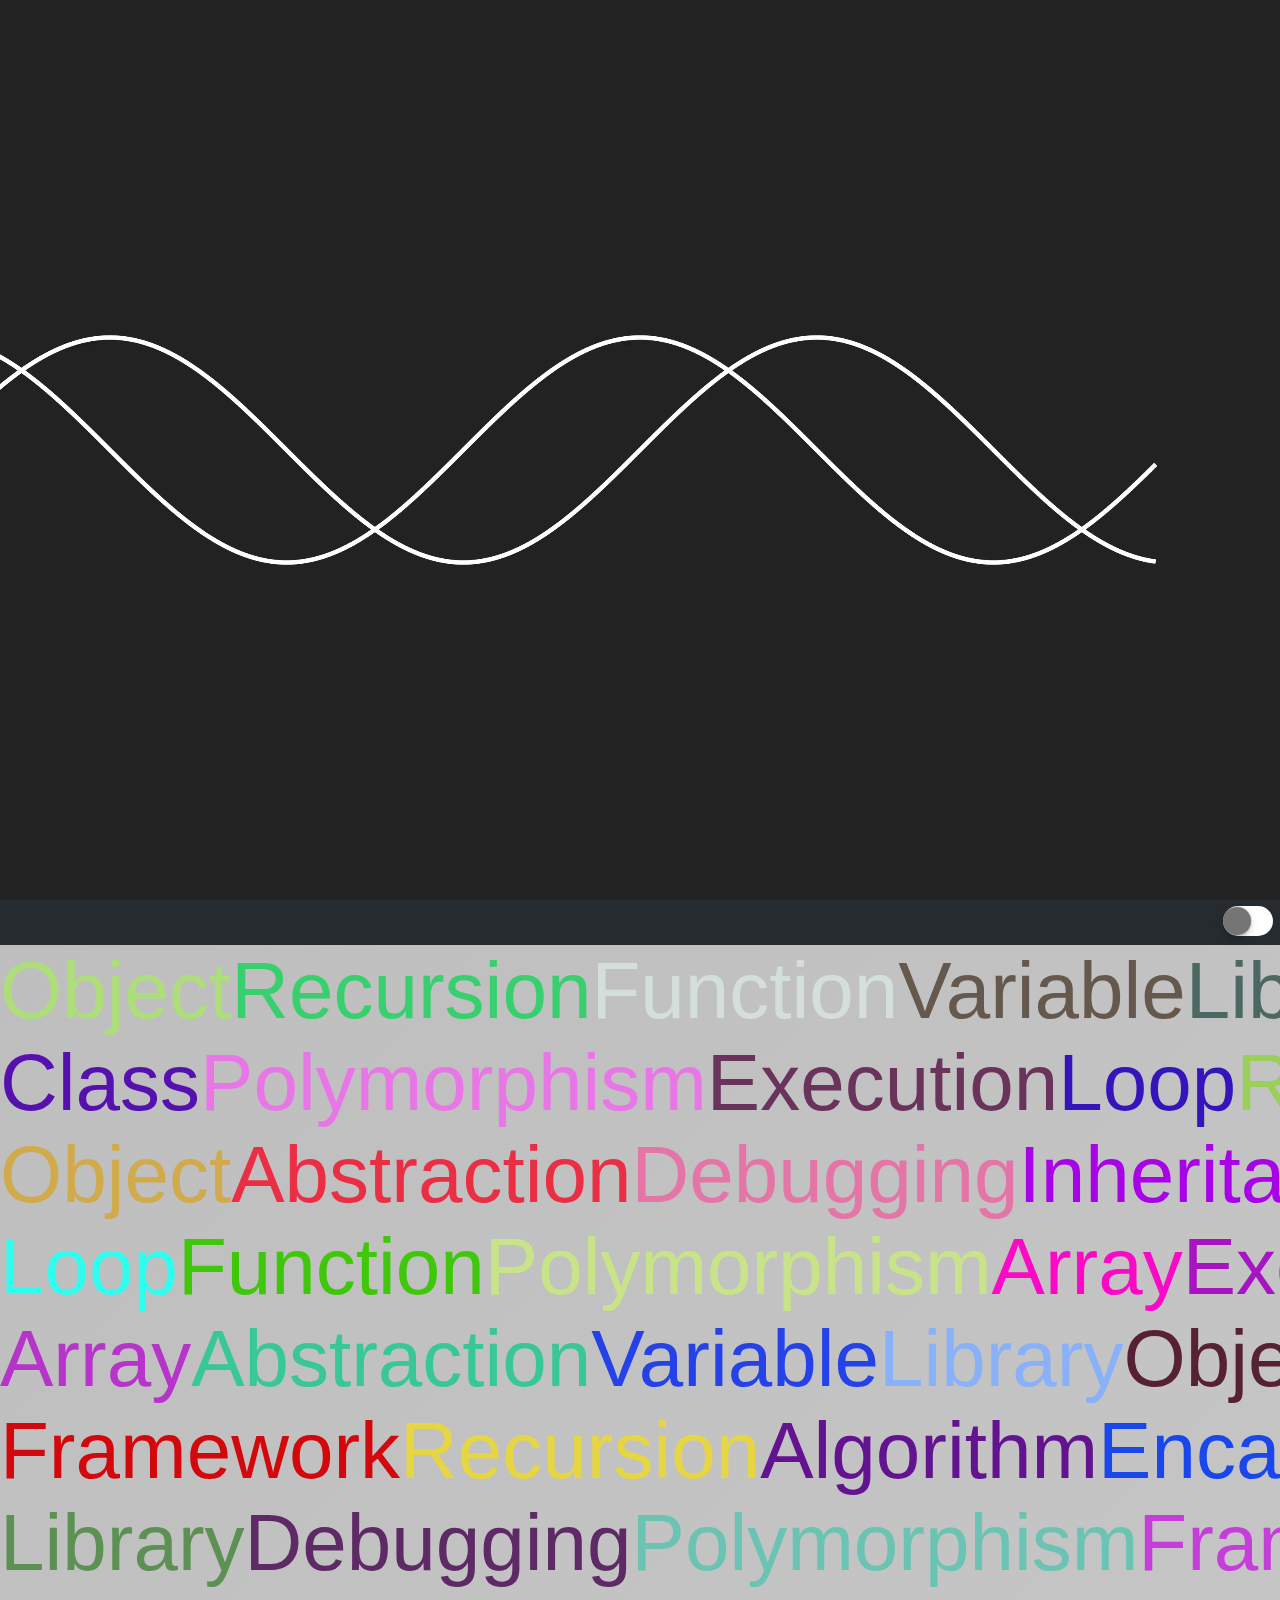
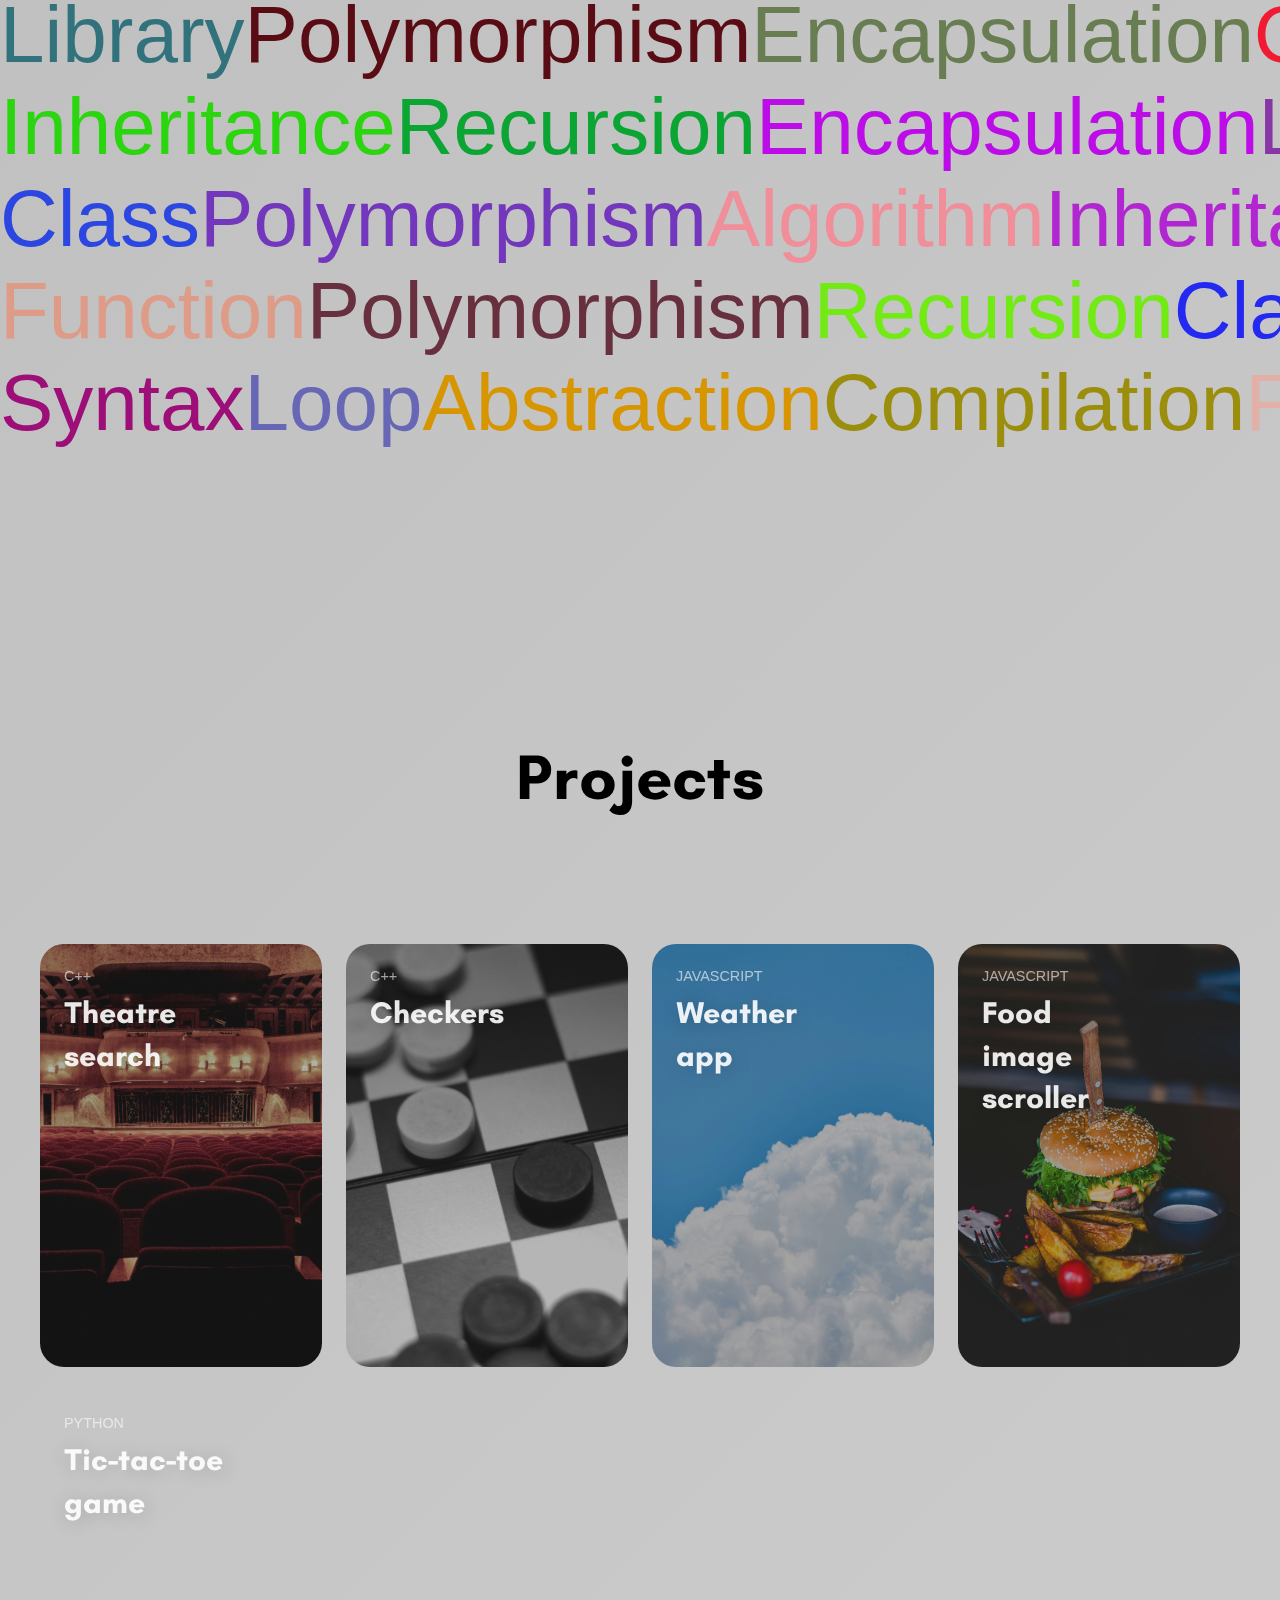
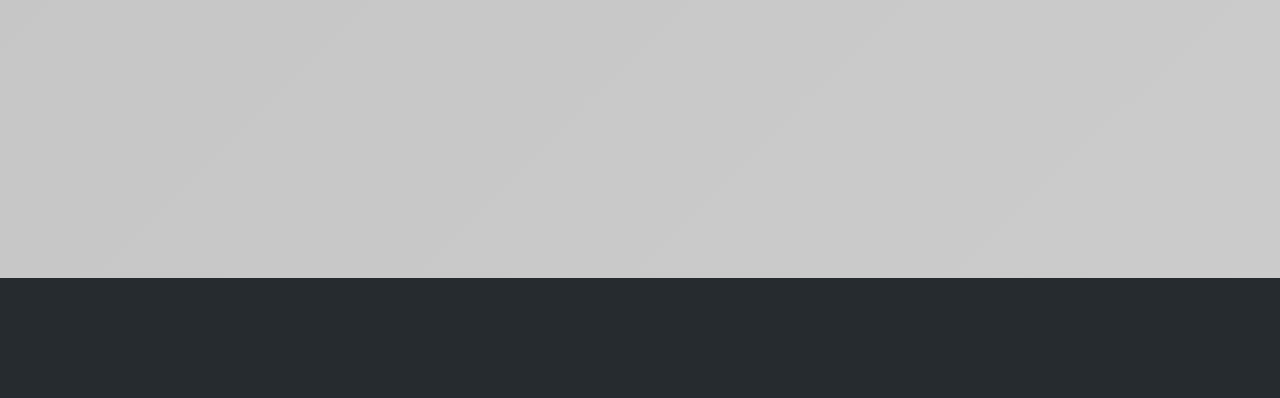
==== commit d8a21634: "Update index.html" ====
--- a/index.html
+++ b/index.html
@@ -125,7 +125,7 @@
           <div class="containers">
             <div class="github">
               <p>GitHub</p>
-              <a href="https://www.github.com/vattu11"
+              <a href="https://www.github.com/valtteriSut"
                 class="github">
                 <img
                   src="github-mark/github-mark-white.png"
@@ -155,7 +155,7 @@
     <section class="hero-section">
       <div class="card-grid">
         <a class="card"
-          href="https://github.com/vattu11/Teatteri-tiedoston-haku-ohjelma">
+          href="https://github.com/valtteriSut/Teatteri-tiedoston-haku-ohjelma">
           <div class="card__background"
             style="background-image: url(images/theatre.jpg)"></div>
           <div class="card__content">
@@ -164,7 +164,7 @@
           </div>
         </a>
 
-        <a class="card" href="https://github.com/vattu11/Tammi-peli">
+        <a class="card" href="https://github.com/valtteriSut/Tammi-peli">
           <div class="card__background"
             style="background-image: url(images/checkers.jpg)"></div>
           <div class="card__content">
@@ -191,7 +191,7 @@
           </div>
         </a>
 
-        <a class="card" href="https://github.com/vattu11/TicTacToe">
+        <a class="card" href="https://github.com/valtteriSut/TicTacToe">
           <div class="card__background"
             style="background-image: url(images/tictactoe.jpg)"></div>
           <div class="card__content">
